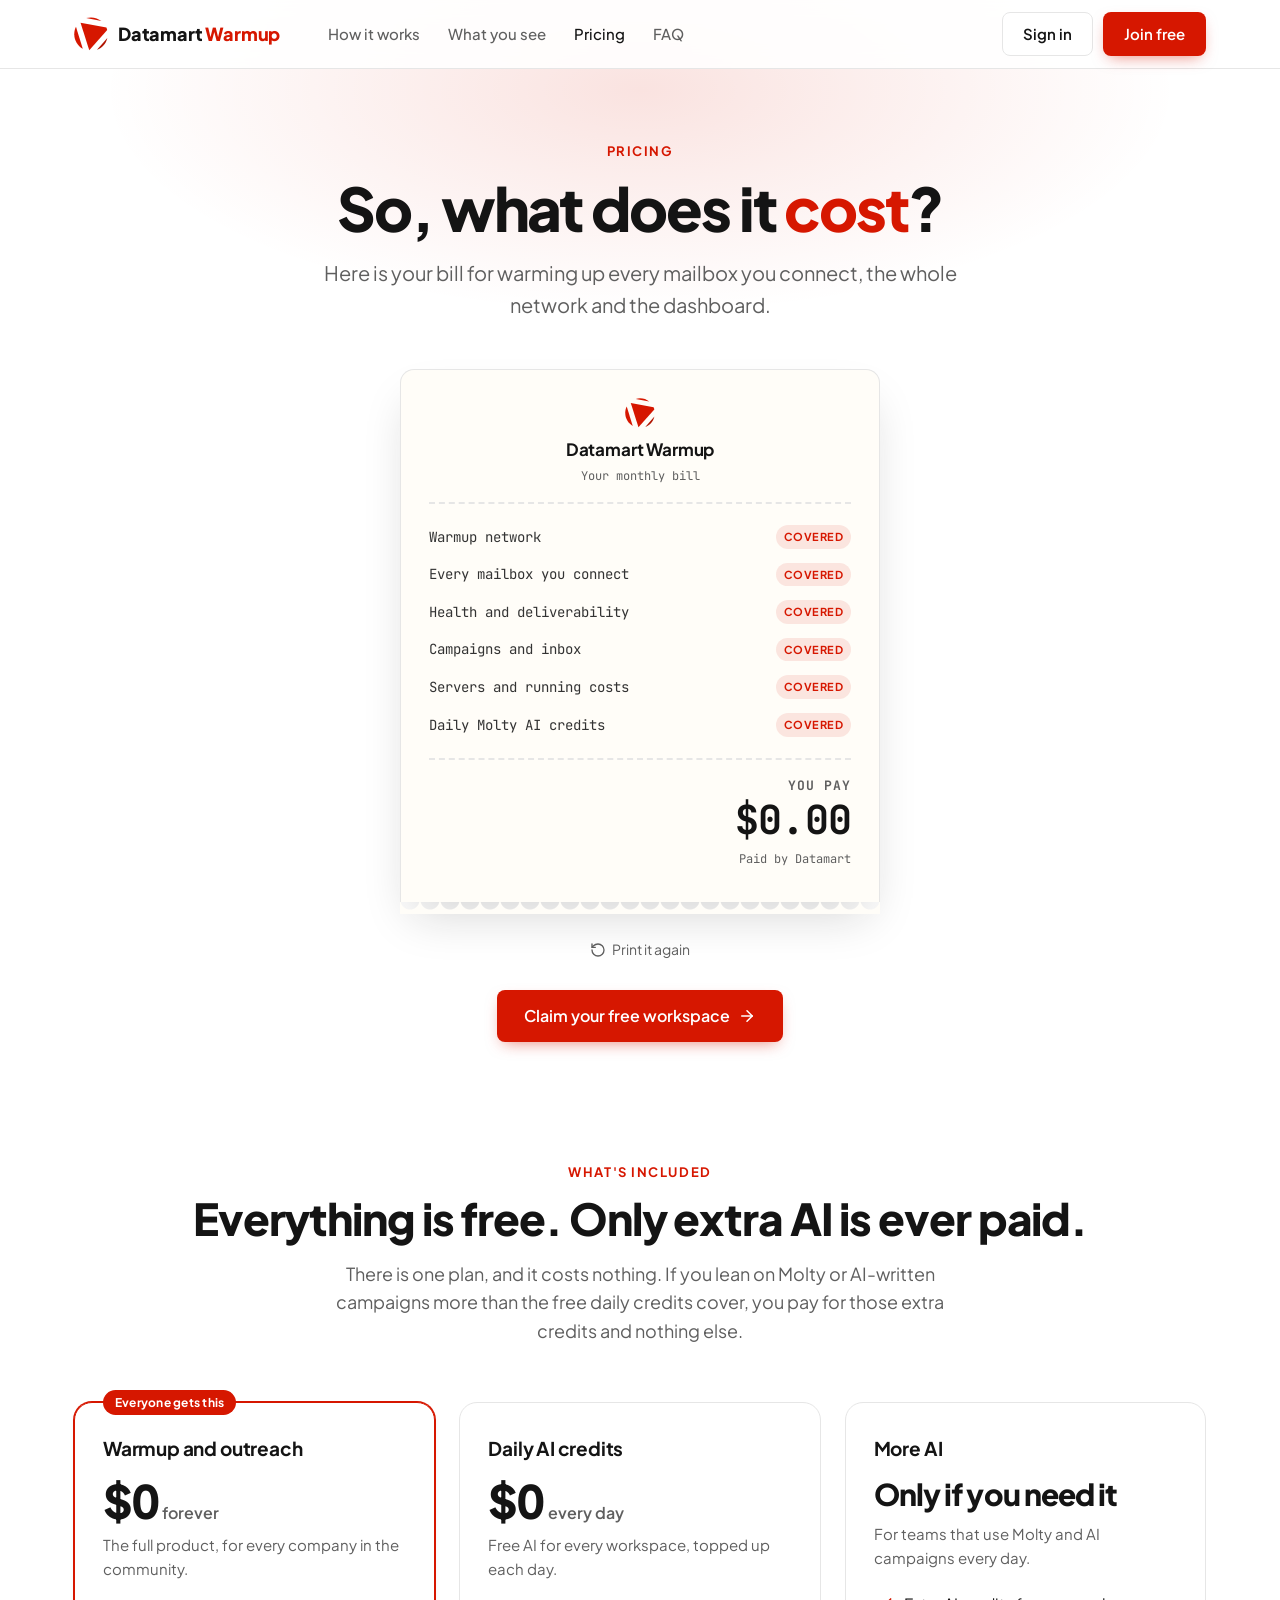
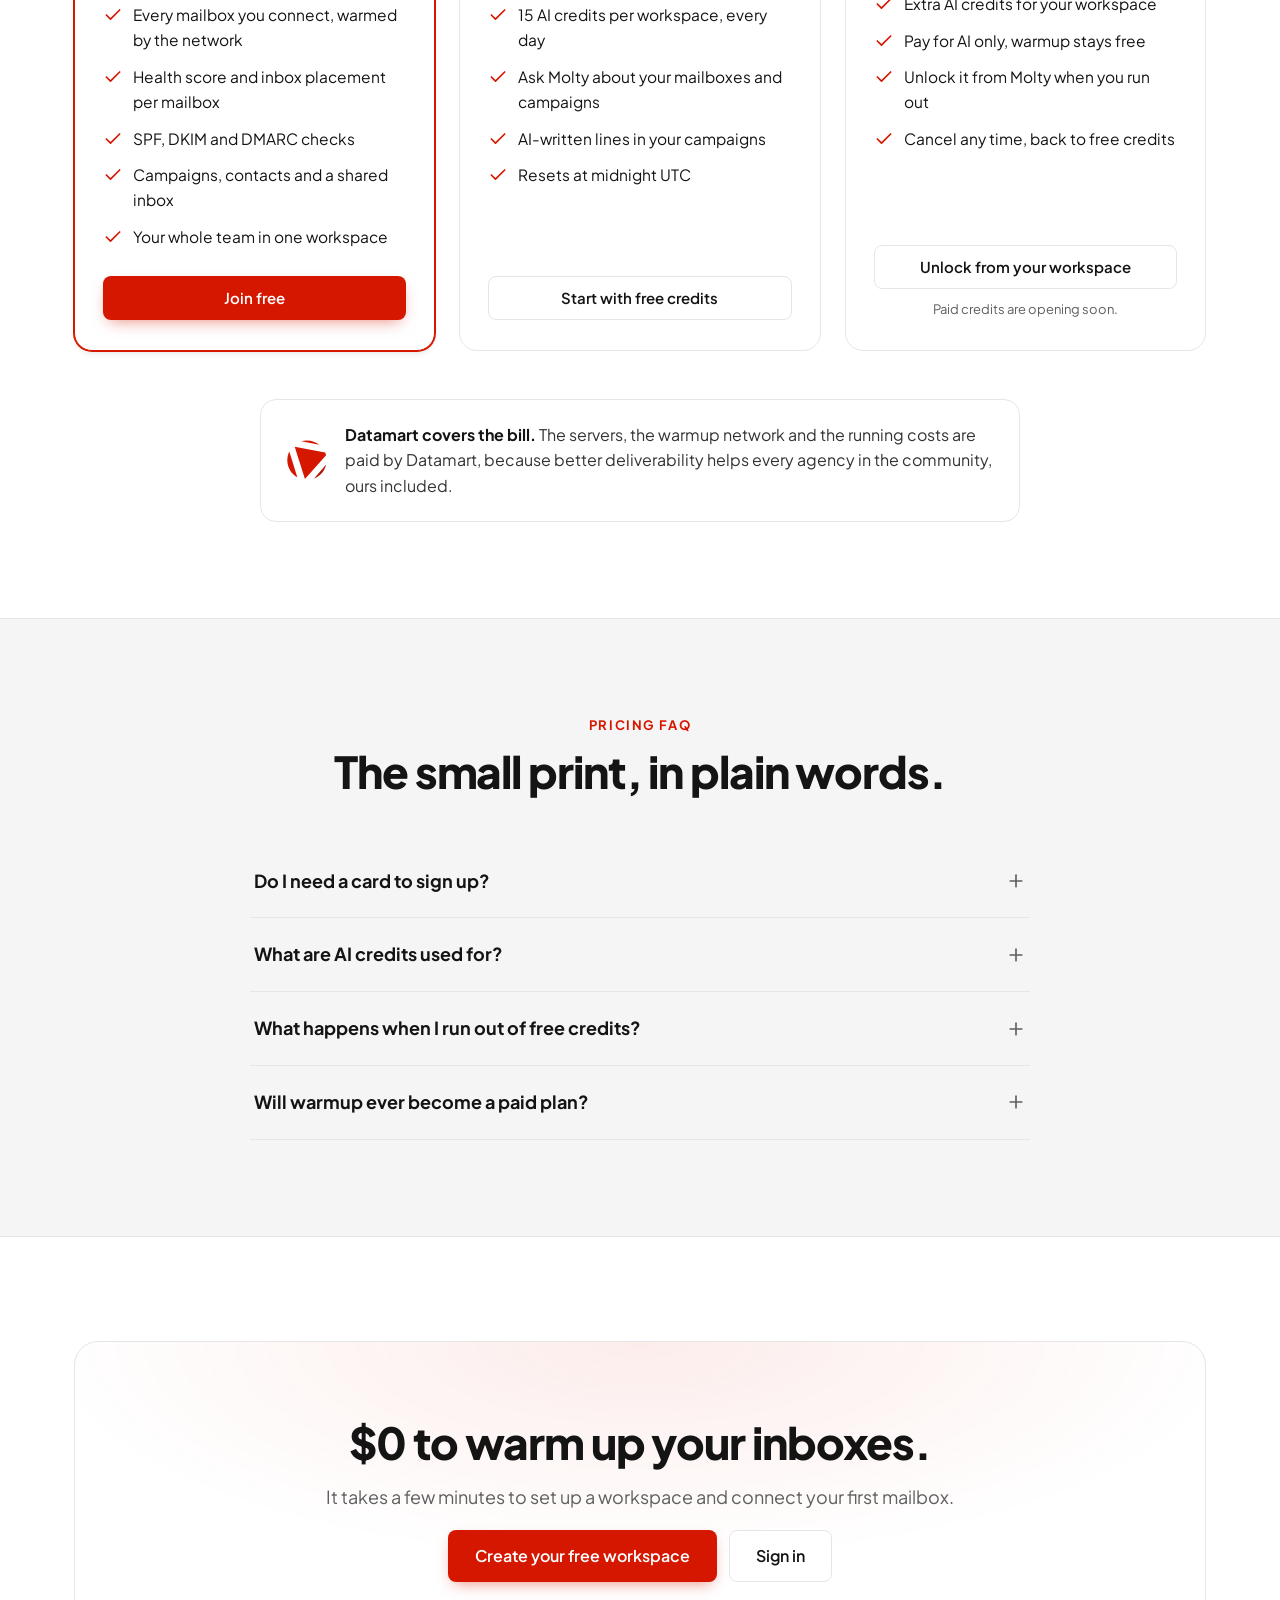
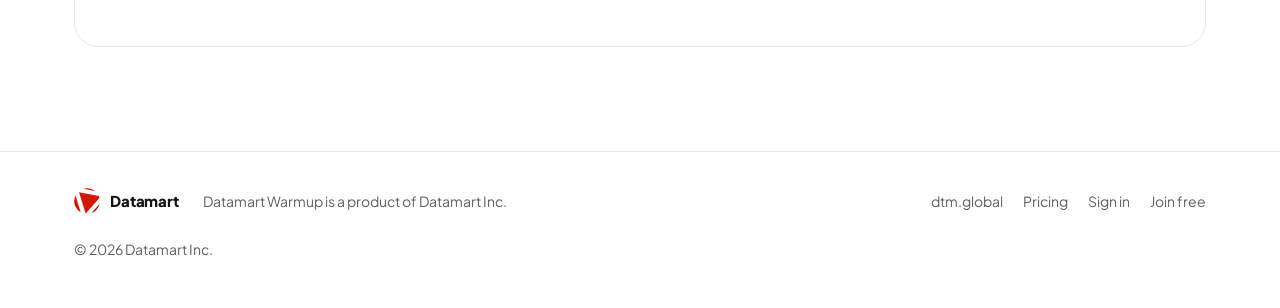
==== datamart/landing/pricing.html @ 0a960aa2 "Pricing page: a receipt that prints to $0, with free daily AI credits and paid extra AI only" ====
<!doctype html>
<html lang="en">
<head>
<meta charset="utf-8">
<meta name="viewport" content="width=device-width, initial-scale=1">
<title>Pricing: Datamart Warmup is free</title>
<meta name="description" content="Datamart Warmup is free. Datamart covers the servers, the warmup network and the running costs. Every workspace gets free daily AI credits; you only ever pay for extra AI.">
<meta property="og:title" content="Datamart Warmup pricing: $0">
<meta property="og:description" content="Free email warmup, covered by Datamart. Only extra AI credits are ever paid.">
<meta property="og:image" content="https://warmup.dtm.global/landing/img/mailboxes.webp">
<link rel="icon" href="/favicon-32x32.png" sizes="32x32">
<link rel="preconnect" href="https://fonts.googleapis.com">
<link rel="preconnect" href="https://fonts.gstatic.com" crossorigin>
<link href="https://fonts.googleapis.com/css2?family=Plus+Jakarta+Sans:wght@400;500;600;700;800&family=JetBrains+Mono:wght@500;700&display=swap" rel="stylesheet">
<style>
  :root {
    --red: #d61700;
    --red-hover: #b01400;
    --ink: #141414;
    --ink-2: #333333;
    --muted: #5f5f5f;
    --border: #e6e6e6;
    --surface: #f5f5f5;
    --bg: #ffffff;
    --card: #ffffff;
    --paper: #fffdf8;
    --ring: rgba(214, 23, 0, 0.35);
    --shadow-md: 0 4px 6px -1px rgba(0,0,0,.08), 0 2px 4px -2px rgba(0,0,0,.06);
    --shadow-xl: 0 24px 48px -12px rgba(20,20,20,.18);
  }
  @media (prefers-color-scheme: dark) {
    :root {
      --red: #e63333;
      --red-hover: #f05a4f;
      --ink: #f2f2f2;
      --ink-2: #e0e0e0;
      --muted: #a3a3a3;
      --border: #2e2e2e;
      --surface: #141414;
      --bg: #0d0d0d;
      --card: #141414;
      --paper: #1a1a1a;
      --shadow-md: 0 4px 6px -1px rgba(0,0,0,.5);
      --shadow-xl: 0 24px 48px -12px rgba(0,0,0,.7);
    }
  }
  * { box-sizing: border-box; }
  html { scroll-behavior: smooth; }
  body {
    margin: 0; background: var(--bg); color: var(--ink);
    font-family: "Plus Jakarta Sans", system-ui, -apple-system, sans-serif;
    font-size: 17px; line-height: 1.6; -webkit-font-smoothing: antialiased;
    overflow-x: hidden;
  }
  a { color: inherit; }
  .wrap { max-width: 1180px; margin: 0 auto; padding: 0 24px; }
  .skip { position: absolute; left: -9999px; }
  .skip:focus { left: 16px; top: 16px; background: var(--card); padding: 8px 12px; border-radius: 8px; z-index: 100; }
  :focus-visible { outline: 3px solid var(--ring); outline-offset: 2px; border-radius: 8px; }

  header.nav { position: sticky; top: 0; z-index: 50; background: color-mix(in srgb, var(--bg) 88%, transparent); backdrop-filter: saturate(1.4) blur(10px); border-bottom: 1px solid var(--border); }
  header.nav .wrap { display: flex; align-items: center; gap: 24px; height: 68px; }
  .brand { display: flex; align-items: center; gap: 10px; text-decoration: none; }
  .brand svg { width: 34px; height: 34px; flex: none; }
  .brand b { font-size: 18px; font-weight: 800; letter-spacing: -0.01em; }
  .brand span { color: var(--red); }
  nav.links { display: flex; gap: 28px; margin-left: 24px; }
  nav.links a { text-decoration: none; color: var(--muted); font-size: 15px; font-weight: 500; transition: color .2s; }
  nav.links a:hover, nav.links a[aria-current] { color: var(--ink); }
  .nav-cta { margin-left: auto; display: flex; gap: 10px; align-items: center; }

  .btn { display: inline-flex; align-items: center; justify-content: center; gap: 8px; min-height: 44px; padding: 0 20px; border-radius: 8px; font: inherit; font-size: 15px; font-weight: 600; text-decoration: none; cursor: pointer; transition: background-color .2s, border-color .2s, transform .15s, box-shadow .2s; border: 1px solid transparent; }
  .btn:active { transform: scale(.98); }
  .btn-red { background: var(--red); color: #fff; box-shadow: 0 6px 16px -6px rgba(214,23,0,.55); }
  .btn-red:hover { background: var(--red-hover); }
  .btn-ghost { border-color: var(--border); background: var(--card); color: var(--ink); }
  .btn-ghost:hover { border-color: var(--muted); }
  .btn-lg { min-height: 52px; padding: 0 26px; font-size: 16px; }
  .btn svg { width: 18px; height: 18px; }

  /* Hero */
  .hero { padding: 72px 0 24px; text-align: center; position: relative; }
  .hero::before { content: ""; position: absolute; inset: -30% -10% auto; height: 640px; background: radial-gradient(closest-side, rgba(214,23,0,.12), transparent 70%); pointer-events: none; }
  .eyebrow { font-size: 13px; font-weight: 700; letter-spacing: .12em; text-transform: uppercase; color: var(--red); position: relative; }
  h1 { font-size: clamp(36px, 5.6vw, 60px); line-height: 1.06; letter-spacing: -0.035em; font-weight: 800; margin: 14px auto 0; max-width: 860px; position: relative; }
  h1 em { font-style: normal; color: var(--red); }
  .lede { font-size: clamp(17px, 2vw, 20px); color: var(--muted); max-width: 640px; margin: 18px auto 0; position: relative; }

  /* The receipt */
  .stage { position: relative; max-width: 480px; margin: 48px auto 0; }
  .receipt {
    position: relative; background: var(--paper); color: var(--ink);
    border: 1px solid var(--border); border-bottom: 0;
    border-radius: 14px 14px 0 0; padding: 28px 28px 32px; text-align: left;
    box-shadow: var(--shadow-xl);
    font-family: "JetBrains Mono", ui-monospace, Menlo, monospace; font-size: 14px;
  }
  /* Torn bottom edge */
  .receipt::after {
    content: ""; position: absolute; left: -1px; right: -1px; bottom: -12px; height: 12px;
    background: radial-gradient(circle at 10px -2px, transparent 9px, var(--paper) 10px) repeat-x;
    background-size: 20px 12px;
  }
  .r-head { text-align: center; padding-bottom: 16px; border-bottom: 2px dashed var(--border); }
  .r-head svg { width: 30px; height: 30px; display: block; margin: 0 auto 8px; }
  .r-head b { display: block; font-family: "Plus Jakarta Sans", sans-serif; font-size: 17px; letter-spacing: -0.01em; }
  .r-head span { color: var(--muted); font-size: 12px; }
  .r-lines { list-style: none; margin: 0; padding: 14px 0; border-bottom: 2px dashed var(--border); }
  .r-lines li {
    display: flex; justify-content: space-between; align-items: center; gap: 12px; padding: 7px 0;
    opacity: 0; transform: translateY(-6px); transition: opacity .3s ease-out, transform .3s ease-out;
  }
  .r-lines li.in { opacity: 1; transform: none; }
  .r-lines .item { color: var(--ink-2); }
  .r-lines .tag {
    flex: none; font-size: 11px; font-weight: 700; letter-spacing: .04em; text-transform: uppercase;
    color: var(--red); background: color-mix(in srgb, var(--red) 10%, transparent);
    padding: 3px 8px; border-radius: 999px; font-family: "Plus Jakarta Sans", sans-serif;
  }
  .r-total { display: flex; flex-direction: column; align-items: flex-end; padding-top: 16px; position: relative; }
  .r-total span { font-weight: 700; font-size: 13px; color: var(--muted); text-transform: uppercase; letter-spacing: .08em; }
  .r-total output { font-size: 40px; line-height: 1.2; font-weight: 700; letter-spacing: -0.02em; font-variant-numeric: tabular-nums; }
  .r-note { color: var(--muted); font-size: 12px; margin-top: 6px; text-align: right; }

  .stamp {
    position: absolute; left: 26px; bottom: 42px; pointer-events: none;
    font-family: "Plus Jakarta Sans", sans-serif; font-weight: 800; font-size: 46px; letter-spacing: .06em;
    color: var(--red); border: 5px double var(--red); border-radius: 12px; padding: 0 16px; line-height: 1.25;
    transform: rotate(-12deg) scale(2.6); opacity: 0; mix-blend-mode: multiply;
  }
  @media (prefers-color-scheme: dark) { .stamp { mix-blend-mode: normal; } }
  .stamp.in { animation: thud .42s cubic-bezier(.2,.9,.3,1.3) forwards; }
  @keyframes thud {
    0% { transform: rotate(-12deg) scale(2.6); opacity: 0; }
    70% { transform: rotate(-12deg) scale(.94); opacity: .95; }
    100% { transform: rotate(-12deg) scale(1); opacity: .92; }
  }
  .stage.shake { animation: shake .3s ease-out; }
  @keyframes shake { 0%,100% { transform: none; } 30% { transform: translateY(3px); } 60% { transform: translateY(-2px); } }

  .replay { margin-top: 26px; background: none; border: 0; font: inherit; font-size: 14px; color: var(--muted); cursor: pointer; display: inline-flex; gap: 6px; align-items: center; min-height: 44px; padding: 0 10px; border-radius: 8px; }
  .replay:hover { color: var(--ink); }
  .replay svg { width: 16px; height: 16px; }
  .hero-cta { display: flex; gap: 12px; justify-content: center; flex-wrap: wrap; margin-top: 18px; position: relative; }

  canvas#confetti { position: fixed; inset: 0; width: 100%; height: 100%; pointer-events: none; z-index: 60; }

  /* Plans */
  section { padding: 96px 0; scroll-margin-top: 68px; }
  h2 { font-size: clamp(30px, 4vw, 44px); line-height: 1.12; letter-spacing: -0.025em; font-weight: 800; margin: 12px 0 0; }
  .sub { color: var(--muted); font-size: 18px; max-width: 640px; margin: 16px auto 0; }
  .center { text-align: center; }
  .band { background: var(--surface); border-top: 1px solid var(--border); border-bottom: 1px solid var(--border); }

  .plans { display: grid; grid-template-columns: repeat(3, 1fr); gap: 24px; margin-top: 56px; align-items: stretch; }
  .plan { border: 1px solid var(--border); border-radius: 18px; padding: 30px 28px; background: var(--card); display: flex; flex-direction: column; transition: transform .2s, box-shadow .2s; }
  .plan:hover { transform: translateY(-4px); box-shadow: var(--shadow-md); }
  .plan.hot { border-color: var(--red); box-shadow: 0 0 0 1px var(--red), var(--shadow-md); position: relative; }
  .plan.hot .flag { position: absolute; top: -13px; left: 28px; background: var(--red); color: #fff; font-size: 12px; font-weight: 700; padding: 3px 12px; border-radius: 999px; letter-spacing: .02em; }
  .plan h3 { font-size: 19px; margin: 0; letter-spacing: -0.01em; }
  .plan .price { font-size: 46px; font-weight: 800; letter-spacing: -0.03em; margin: 14px 0 0; line-height: 1; font-variant-numeric: tabular-nums; }
  .plan .price small { font-size: 16px; font-weight: 600; color: var(--muted); letter-spacing: 0; margin-left: 4px; }
  .plan .price.word { font-size: 30px; line-height: 1.15; }
  .plan .who { color: var(--muted); font-size: 15px; margin: 10px 0 0; }
  .plan ul { list-style: none; padding: 0; margin: 22px 0 0; display: grid; gap: 12px; font-size: 15.5px; }
  .plan li { display: flex; gap: 10px; align-items: flex-start; }
  .plan li svg { width: 20px; height: 20px; color: var(--red); flex: none; margin-top: 2px; }
  .plan .foot { margin-top: auto; padding-top: 26px; }
  .plan .foot .btn { width: 100%; }
  .plan .soon { display: block; text-align: center; font-size: 13px; color: var(--muted); margin-top: 10px; }

  .covered { display: flex; gap: 18px; align-items: center; margin: 48px auto 0; max-width: 760px; padding: 22px 26px; border: 1px solid var(--border); border-radius: 16px; background: var(--card); }
  .covered svg { width: 40px; height: 40px; flex: none; }
  .covered p { margin: 0; font-size: 16px; color: var(--ink-2); }
  .covered b { color: var(--ink); }

  .faq { max-width: 780px; margin: 48px auto 0; }
  details { border-bottom: 1px solid var(--border); }
  summary { list-style: none; cursor: pointer; padding: 22px 4px; font-weight: 700; font-size: 18px; display: flex; justify-content: space-between; gap: 16px; align-items: center; }
  summary::-webkit-details-marker { display: none; }
  summary svg { width: 20px; height: 20px; color: var(--muted); transition: transform .2s; flex: none; }
  details[open] summary svg { transform: rotate(45deg); }
  details p { margin: 0 4px 22px; color: var(--muted); }

  .final { text-align: center; padding: 104px 0; }
  .final .box { border: 1px solid var(--border); border-radius: 24px; padding: 64px 24px; background: radial-gradient(600px 220px at 50% 0%, rgba(214,23,0,.08), transparent), var(--card); }

  footer { border-top: 1px solid var(--border); padding: 36px 0 48px; color: var(--muted); font-size: 14px; }
  footer .wrap { display: flex; gap: 24px; align-items: center; flex-wrap: wrap; }
  footer .brand svg { width: 26px; height: 26px; }
  footer .brand b { font-size: 15px; color: var(--ink); }
  footer nav { margin-left: auto; display: flex; gap: 20px; flex-wrap: wrap; }
  footer nav a { text-decoration: none; }
  footer nav a:hover { color: var(--ink); }
  footer .legal { flex-basis: 100%; margin: 0; }

  .reveal { opacity: 0; transform: translateY(16px); transition: opacity .5s ease-out, transform .5s ease-out; }
  .reveal.in { opacity: 1; transform: none; }
  @media (prefers-reduced-motion: reduce) {
    html { scroll-behavior: auto; }
    .reveal, .r-lines li { opacity: 1; transform: none; transition: none; }
    .stamp { opacity: .92; transform: rotate(-12deg); }
    .stamp.in, .stage.shake { animation: none; }
    .plan, .btn { transition: none; }
  }

  @media (max-width: 900px) {
    nav.links { display: none; }
    .plans { grid-template-columns: 1fr; max-width: 520px; margin-left: auto; margin-right: auto; }
    section { padding: 72px 0; }
    .hero { padding-top: 56px; }
  }
  @media (max-width: 480px) {
    .wrap { padding: 0 16px; }
    .nav-cta .btn-ghost { display: none; }
    .hero-cta .btn { width: 100%; }
    .receipt { padding: 22px 18px 28px; font-size: 13px; }
    .r-total output { font-size: 34px; }
    .stamp { font-size: 32px; left: 16px; bottom: 44px; padding: 0 12px; }
    .covered { flex-direction: column; text-align: center; }
    footer nav { margin-left: 0; }
  }
</style>
</head>
<body>
<a class="skip" href="#main">Skip to content</a>

<svg width="0" height="0" style="position:absolute" aria-hidden="true">
  <defs>
    <symbol id="dm-logo" viewBox="0 0 82 82">
      <path fill="#d61700" fill-rule="evenodd" d="M41.008,0.938c9.558,0,18.338,3.321,25.255,8.87L29.338,2.652C33.032,1.539,36.949,0.938,41.008,0.938L41.008,0.938z"/>
      <path fill="#d61700" d="M78.159,25.45c0.784,1.833,1.438,3.736,1.947,5.696L36.787,80.062l-21-66.474L78.159,25.45L78.159,25.45z"/>
      <path fill="#b01400" d="M80.388,50.366C77.372,63.57,67.886,74.306,55.443,79.069L80.388,50.366L80.388,50.366z"/>
      <path fill="#d61700" d="M21.163,76.523C8.896,69.589,0.612,56.431,0.612,41.333c0-6.387,1.484-12.427,4.124-17.796L21.163,76.523L21.163,76.523z"/>
    </symbol>
    <symbol id="check" viewBox="0 0 24 24"><path d="M20 6 9 17l-5-5" fill="none" stroke="currentColor" stroke-width="2" stroke-linecap="round" stroke-linejoin="round"/></symbol>
  </defs>
</svg>

<header class="nav">
  <div class="wrap">
    <a class="brand" href="/" aria-label="Datamart Warmup home">
      <svg aria-hidden="true"><use href="#dm-logo"/></svg>
      <b>Datamart <span>Warmup</span></b>
    </a>
    <nav class="links" aria-label="Sections">
      <a href="/#how">How it works</a>
      <a href="/#see">What you see</a>
      <a href="/pricing" aria-current="page">Pricing</a>
      <a href="/#faq">FAQ</a>
    </nav>
    <div class="nav-cta">
      <a class="btn btn-ghost" href="/auth/login">Sign in</a>
      <a class="btn btn-red" href="/auth/register">Join free</a>
    </div>
  </div>
</header>

<main id="main">
  <div class="hero">
    <div class="wrap">
      <div class="eyebrow">Pricing</div>
      <h1>So, what does it <em>cost</em>?</h1>
      <p class="lede">Here is your bill for warming up every mailbox you connect, the whole network and the dashboard.</p>

      <div class="stage" id="stage">
        <div class="receipt" role="img" aria-label="A receipt. Warmup network, every mailbox, the dashboard, campaigns, servers and daily AI credits are all covered by Datamart. Total: zero dollars. Stamped FREE.">
          <div class="r-head" aria-hidden="true">
            <svg><use href="#dm-logo"/></svg>
            <b>Datamart Warmup</b>
            <span>Your monthly bill</span>
          </div>
          <ul class="r-lines" aria-hidden="true">
            <li><span class="item">Warmup network</span><span class="tag">Covered</span></li>
            <li><span class="item">Every mailbox you connect</span><span class="tag">Covered</span></li>
            <li><span class="item">Health and deliverability</span><span class="tag">Covered</span></li>
            <li><span class="item">Campaigns and inbox</span><span class="tag">Covered</span></li>
            <li><span class="item">Servers and running costs</span><span class="tag">Covered</span></li>
            <li><span class="item">Daily Molty AI credits</span><span class="tag">Covered</span></li>
          </ul>
          <div class="r-total" aria-hidden="true">
            <span>You pay</span>
            <output id="total">$0.00</output>
          </div>
          <div class="r-note" aria-hidden="true">Paid by Datamart</div>
          <div class="stamp" id="stamp" aria-hidden="true">FREE</div>
        </div>
      </div>

      <button class="replay" id="replay" type="button">
        <svg viewBox="0 0 24 24" fill="none" stroke="currentColor" stroke-width="2" stroke-linecap="round" stroke-linejoin="round" aria-hidden="true"><path d="M3 12a9 9 0 1 0 9-9 9.75 9.75 0 0 0-6.74 2.74L3 8"/><path d="M3 3v5h5"/></svg>
        Print it again
      </button>
      <div class="hero-cta">
        <a class="btn btn-red btn-lg" href="/auth/register">
          Claim your free workspace
          <svg viewBox="0 0 24 24" fill="none" stroke="currentColor" stroke-width="2" stroke-linecap="round" stroke-linejoin="round" aria-hidden="true"><path d="M5 12h14"/><path d="m12 5 7 7-7 7"/></svg>
        </a>
      </div>
    </div>
  </div>

  <section id="plans">
    <div class="wrap">
      <div class="center">
        <div class="eyebrow">What's included</div>
        <h2>Everything is free. Only extra AI is ever paid.</h2>
        <p class="sub">There is one plan, and it costs nothing. If you lean on Molty or AI-written campaigns more than the free daily credits cover, you pay for those extra credits and nothing else.</p>
      </div>

      <div class="plans">
        <article class="plan hot reveal">
          <span class="flag">Everyone gets this</span>
          <h3>Warmup and outreach</h3>
          <p class="price">$0<small>forever</small></p>
          <p class="who">The full product, for every company in the community.</p>
          <ul>
            <li><svg aria-hidden="true"><use href="#check"/></svg>Every mailbox you connect, warmed by the network</li>
            <li><svg aria-hidden="true"><use href="#check"/></svg>Health score and inbox placement per mailbox</li>
            <li><svg aria-hidden="true"><use href="#check"/></svg>SPF, DKIM and DMARC checks</li>
            <li><svg aria-hidden="true"><use href="#check"/></svg>Campaigns, contacts and a shared inbox</li>
            <li><svg aria-hidden="true"><use href="#check"/></svg>Your whole team in one workspace</li>
          </ul>
          <div class="foot"><a class="btn btn-red" href="/auth/register">Join free</a></div>
        </article>

        <article class="plan reveal">
          <h3>Daily AI credits</h3>
          <p class="price">$0<small>every day</small></p>
          <p class="who">Free AI for every workspace, topped up each day.</p>
          <ul>
            <li><svg aria-hidden="true"><use href="#check"/></svg>15 AI credits per workspace, every day</li>
            <li><svg aria-hidden="true"><use href="#check"/></svg>Ask Molty about your mailboxes and campaigns</li>
            <li><svg aria-hidden="true"><use href="#check"/></svg>AI-written lines in your campaigns</li>
            <li><svg aria-hidden="true"><use href="#check"/></svg>Resets at midnight UTC</li>
          </ul>
          <div class="foot"><a class="btn btn-ghost" href="/auth/register">Start with free credits</a></div>
        </article>

        <article class="plan reveal">
          <h3>More AI</h3>
          <p class="price word">Only if you need it</p>
          <p class="who">For teams that use Molty and AI campaigns every day.</p>
          <ul>
            <li><svg aria-hidden="true"><use href="#check"/></svg>Extra AI credits for your workspace</li>
            <li><svg aria-hidden="true"><use href="#check"/></svg>Pay for AI only, warmup stays free</li>
            <li><svg aria-hidden="true"><use href="#check"/></svg>Unlock it from Molty when you run out</li>
            <li><svg aria-hidden="true"><use href="#check"/></svg>Cancel any time, back to free credits</li>
          </ul>
          <div class="foot">
            <a class="btn btn-ghost" href="/auth/login">Unlock from your workspace</a>
            <span class="soon">Paid credits are opening soon.</span>
          </div>
        </article>
      </div>

      <div class="covered reveal">
        <svg aria-hidden="true"><use href="#dm-logo"/></svg>
        <p><b>Datamart covers the bill.</b> The servers, the warmup network and the running costs are paid by Datamart, because better deliverability helps every agency in the community, ours included.</p>
      </div>
    </div>
  </section>

  <section id="faq" class="band">
    <div class="wrap">
      <div class="center">
        <div class="eyebrow">Pricing FAQ</div>
        <h2>The small print, in plain words.</h2>
      </div>
      <div class="faq">
        <details>
          <summary>Do I need a card to sign up?<svg viewBox="0 0 24 24" fill="none" stroke="currentColor" stroke-width="2" stroke-linecap="round" aria-hidden="true"><path d="M12 5v14"/><path d="M5 12h14"/></svg></summary>
          <p>No. You sign up, create your workspace and connect your mailboxes. There is nothing to pay and no card on file.</p>
        </details>
        <details>
          <summary>What are AI credits used for?<svg viewBox="0 0 24 24" fill="none" stroke="currentColor" stroke-width="2" stroke-linecap="round" aria-hidden="true"><path d="M12 5v14"/><path d="M5 12h14"/></svg></summary>
          <p>Anything the AI does for you: answering and acting in Molty, and writing AI lines in your campaigns. Warmup, sending, the inbox and the dashboards use no credits at all.</p>
        </details>
        <details>
          <summary>What happens when I run out of free credits?<svg viewBox="0 0 24 24" fill="none" stroke="currentColor" stroke-width="2" stroke-linecap="round" aria-hidden="true"><path d="M12 5v14"/><path d="M5 12h14"/></svg></summary>
          <p>Only the AI pauses until the credits reset at midnight UTC. Warmup and everything else keeps running. If you need more on the same day, you can unlock extra credits for your workspace.</p>
        </details>
        <details>
          <summary>Will warmup ever become a paid plan?<svg viewBox="0 0 24 24" fill="none" stroke="currentColor" stroke-width="2" stroke-linecap="round" aria-hidden="true"><path d="M12 5v14"/><path d="M5 12h14"/></svg></summary>
          <p>Warmup gets better with every member who joins, so it is free for the community. Datamart pays for it. The only thing that costs money is extra AI, because every AI answer has a real cost.</p>
        </details>
      </div>
    </div>
  </section>

  <div class="final">
    <div class="wrap">
      <div class="box reveal">
        <h2>$0 to warm up your inboxes.</h2>
        <p class="sub">It takes a few minutes to set up a workspace and connect your first mailbox.</p>
        <div class="hero-cta">
          <a class="btn btn-red btn-lg" href="/auth/register">Create your free workspace</a>
          <a class="btn btn-ghost btn-lg" href="/auth/login">Sign in</a>
        </div>
      </div>
    </div>
  </div>
</main>

<footer>
  <div class="wrap">
    <a class="brand" href="https://dtm.global" aria-label="Datamart">
      <svg aria-hidden="true"><use href="#dm-logo"/></svg>
      <b>Datamart</b>
    </a>
    <span>Datamart Warmup is a product of Datamart Inc.</span>
    <nav aria-label="Footer">
      <a href="https://dtm.global">dtm.global</a>
      <a href="/pricing">Pricing</a>
      <a href="/auth/login">Sign in</a>
      <a href="/auth/register">Join free</a>
    </nav>
    <p class="legal">&copy; 2026 Datamart Inc.</p>
  </div>
</footer>

<canvas id="confetti" aria-hidden="true"></canvas>

<script>
  (function () {
    var still = window.matchMedia("(prefers-reduced-motion: reduce)").matches;
    var lines = document.querySelectorAll(".r-lines li");
    var stamp = document.getElementById("stamp");
    var stage = document.getElementById("stage");
    var timers = [];

    // Confetti in Datamart red and charcoal, a short burst from the stamp.
    var canvas = document.getElementById("confetti");
    var ctx = canvas.getContext("2d");
    var bits = [], raf = 0;
    var colors = ["#d61700", "#b01400", "#ff5a45", "#262626", "#8c8c8c", "#f5f5f5"];
    function size() {
      var r = window.devicePixelRatio || 1;
      canvas.width = innerWidth * r; canvas.height = innerHeight * r;
      ctx.setTransform(r, 0, 0, r, 0, 0);
    }
    function burst() {
      size();
      var box = stamp.getBoundingClientRect();
      var x = box.left + box.width / 2, y = box.top + box.height / 2;
      for (var i = 0; i < 140; i++) {
        var a = Math.random() * Math.PI * 2, s = 4 + Math.random() * 9;
        bits.push({ x: x, y: y, vx: Math.cos(a) * s, vy: Math.sin(a) * s - 6, w: 6 + Math.random() * 6, h: 3 + Math.random() * 5,
          r: Math.random() * 6, vr: (Math.random() - .5) * .4, c: colors[i % colors.length], life: 0 });
      }
      if (!raf) raf = requestAnimationFrame(tick);
    }
    function tick() {
      ctx.clearRect(0, 0, innerWidth, innerHeight);
      bits = bits.filter(function (b) { return b.life < 150 && b.y < innerHeight + 40; });
      bits.forEach(function (b) {
        b.life++; b.vy += .28; b.vx *= .985; b.x += b.vx; b.y += b.vy; b.r += b.vr;
        ctx.save(); ctx.globalAlpha = Math.max(0, 1 - b.life / 150);
        ctx.translate(b.x, b.y); ctx.rotate(b.r); ctx.fillStyle = b.c;
        ctx.fillRect(-b.w / 2, -b.h / 2, b.w, b.h); ctx.restore();
      });
      raf = bits.length ? requestAnimationFrame(tick) : 0;
      if (!raf) ctx.clearRect(0, 0, innerWidth, innerHeight);
    }

    function play() {
      timers.forEach(clearTimeout); timers = [];
      if (still) { lines.forEach(function (l) { l.classList.add("in"); }); stamp.classList.add("in"); return; }
      lines.forEach(function (l) { l.classList.remove("in"); });
      stamp.classList.remove("in"); stage.classList.remove("shake");
      void stamp.offsetWidth;
      lines.forEach(function (l, i) { timers.push(setTimeout(function () { l.classList.add("in"); }, 350 + i * 260)); });
      timers.push(setTimeout(function () {
        stamp.classList.add("in");
        timers.push(setTimeout(function () { stage.classList.add("shake"); burst(); }, 300));
      }, 350 + lines.length * 260 + 350));
    }
    document.getElementById("replay").addEventListener("click", play);
    play();

    var els = document.querySelectorAll(".reveal");
    if (!("IntersectionObserver" in window)) { els.forEach(function (e) { e.classList.add("in"); }); return; }
    var io = new IntersectionObserver(function (entries) {
      entries.forEach(function (e) { if (e.isIntersecting) { e.target.classList.add("in"); io.unobserve(e.target); } });
    }, { rootMargin: "0px 0px -10% 0px" });
    els.forEach(function (e) { io.observe(e); });
  })();
</script>
</body>
</html>
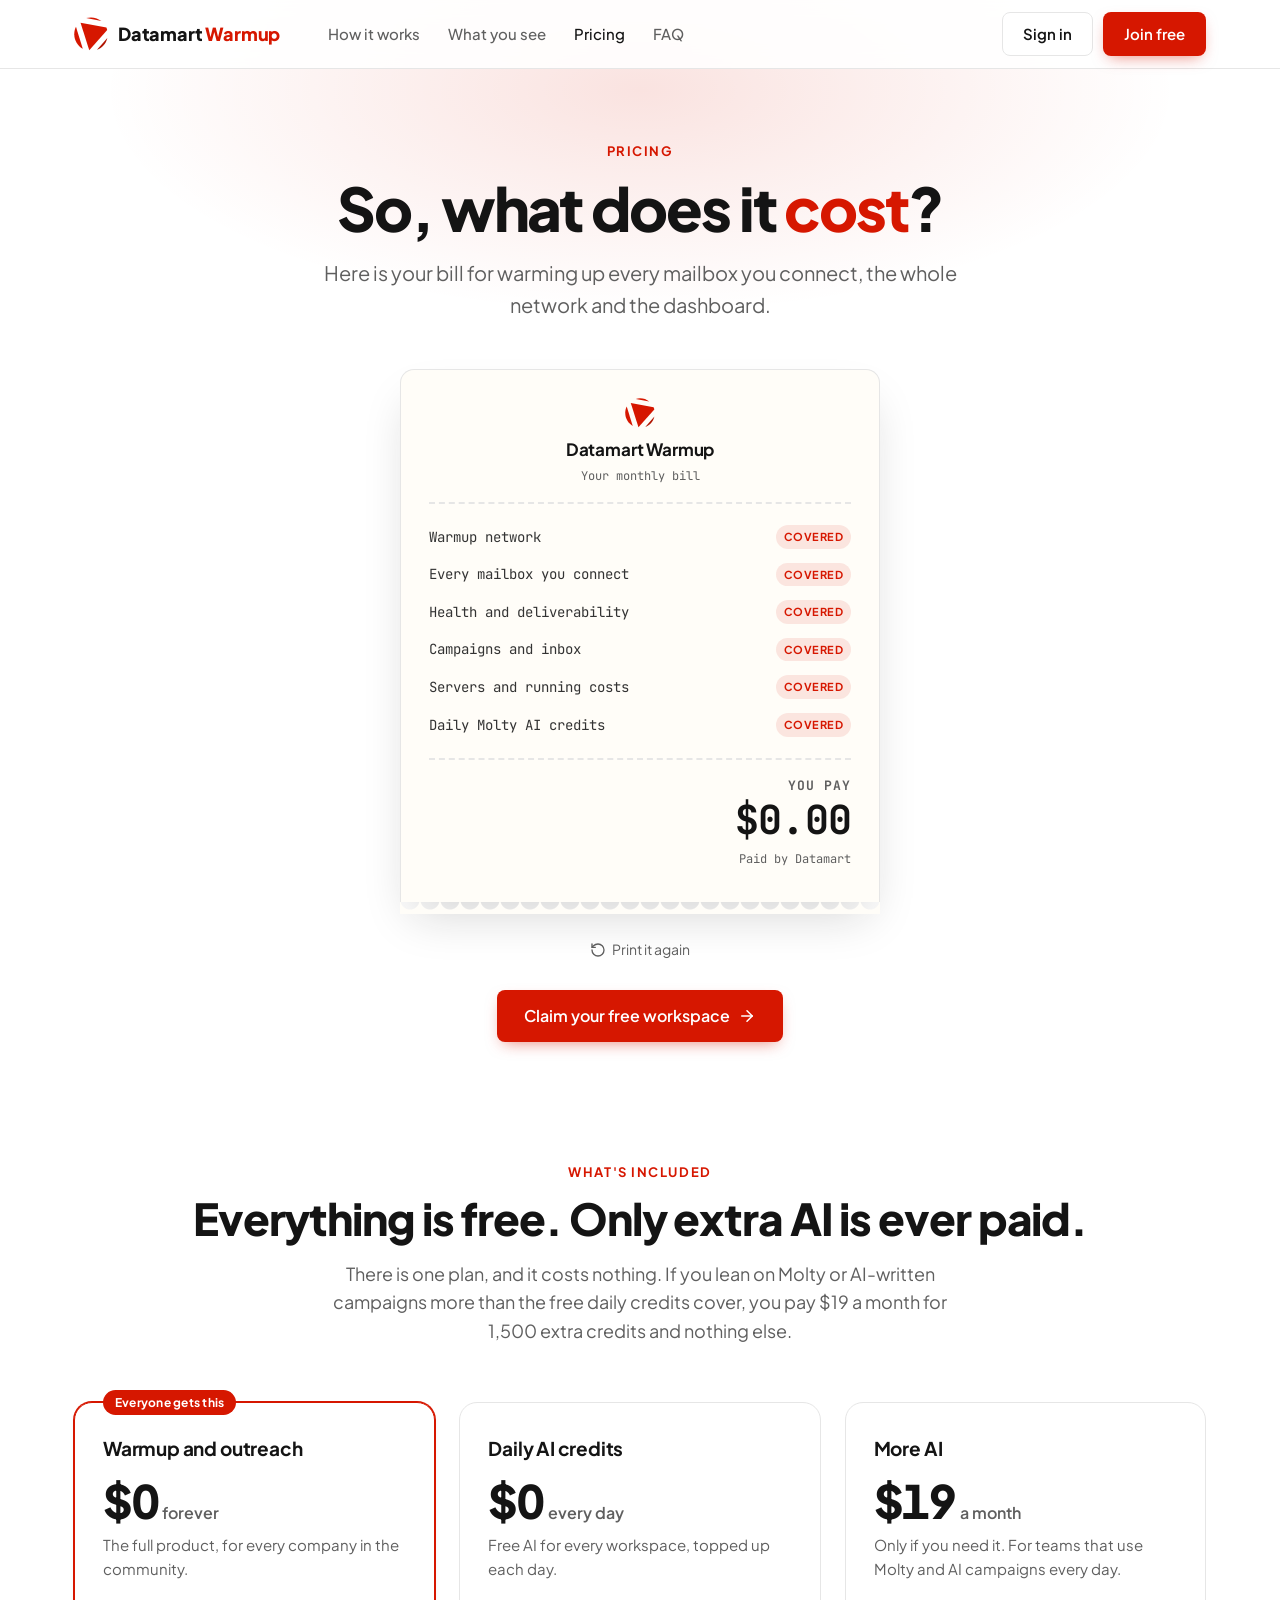
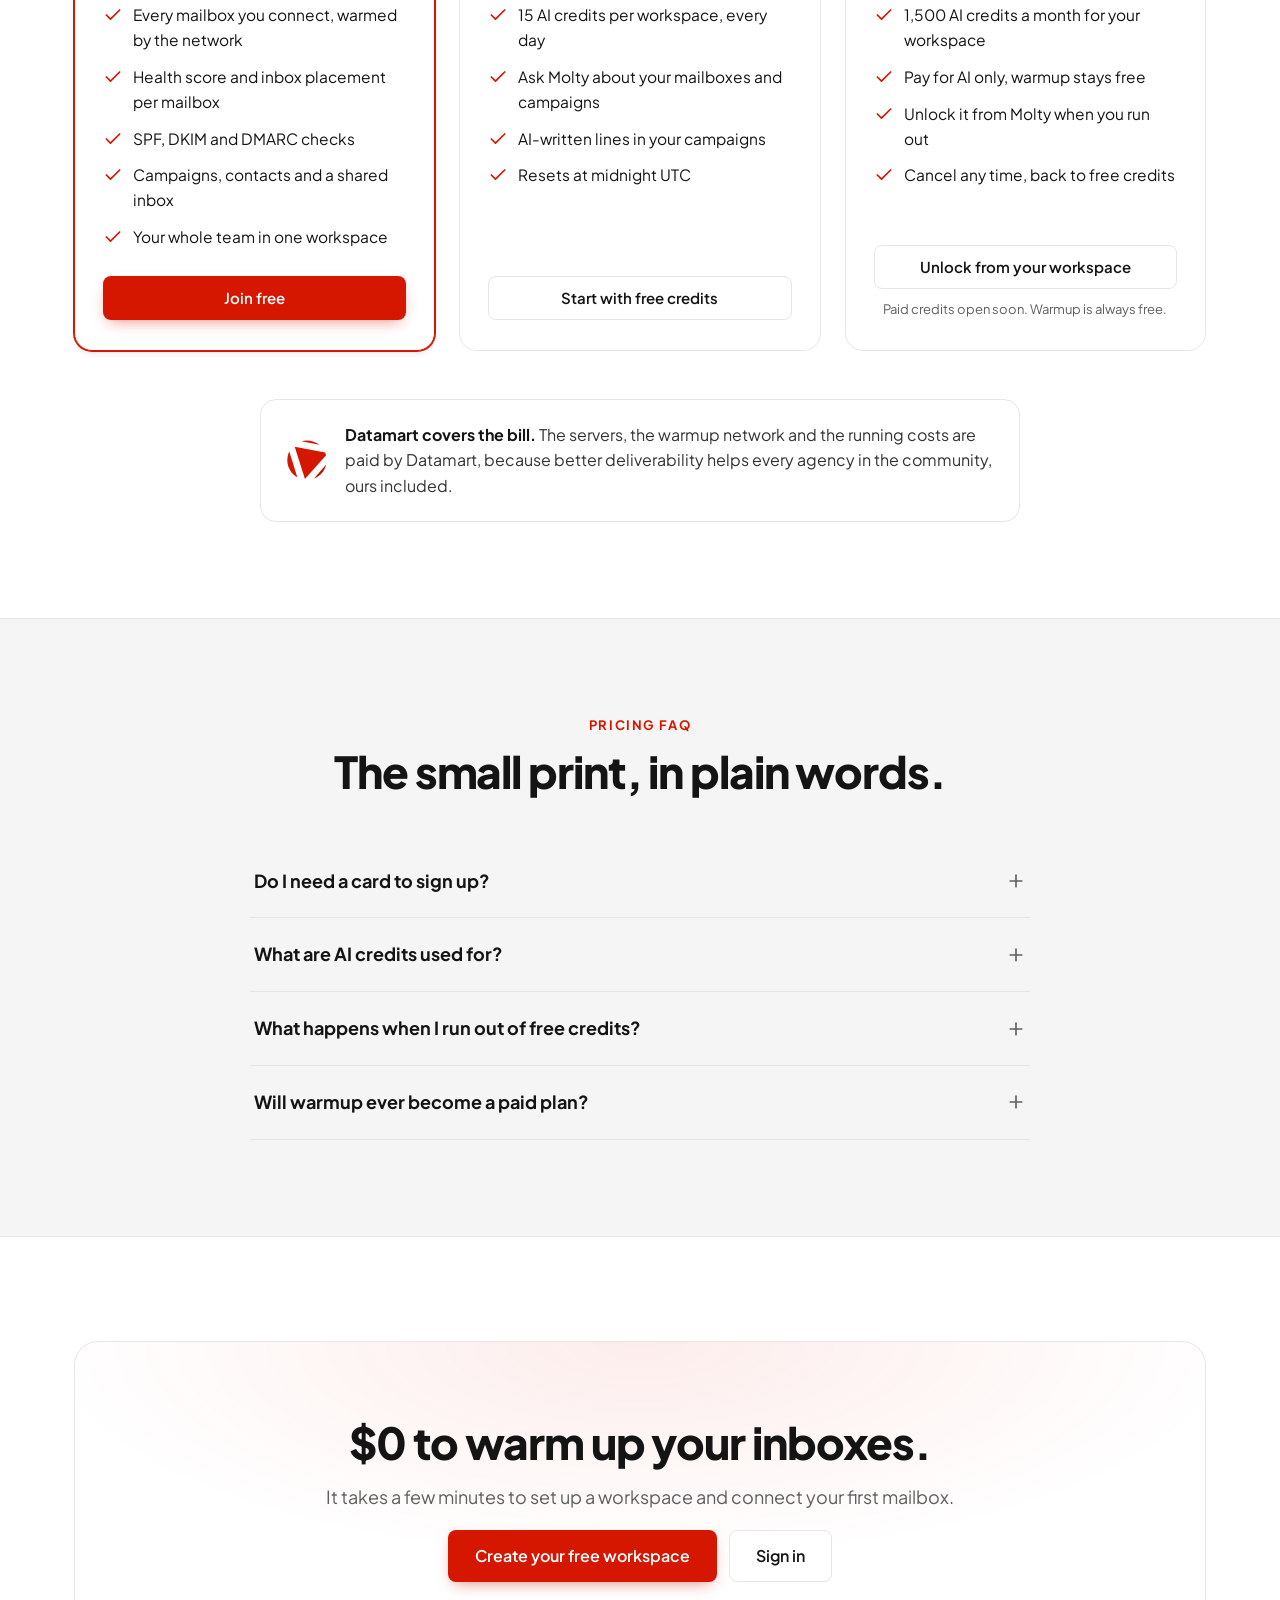
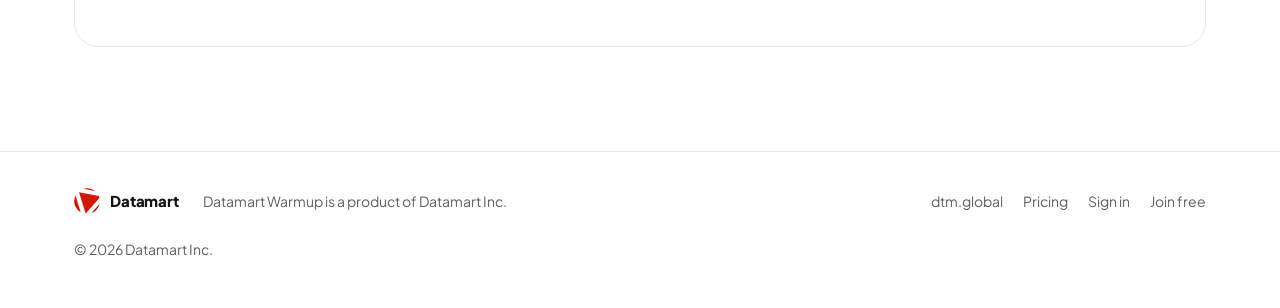
==== commit 2ad4ddda: "Pricing: show $19 a month for 1,500 extra AI credits" ====
--- a/datamart/landing/pricing.html
+++ b/datamart/landing/pricing.html
@@ -305,7 +305,7 @@
       <div class="center">
         <div class="eyebrow">What's included</div>
         <h2>Everything is free. Only extra AI is ever paid.</h2>
-        <p class="sub">There is one plan, and it costs nothing. If you lean on Molty or AI-written campaigns more than the free daily credits cover, you pay for those extra credits and nothing else.</p>
+        <p class="sub">There is one plan, and it costs nothing. If you lean on Molty or AI-written campaigns more than the free daily credits cover, you pay $19 a month for 1,500 extra credits and nothing else.</p>
       </div>
 
       <div class="plans">
@@ -339,17 +339,17 @@
 
         <article class="plan reveal">
           <h3>More AI</h3>
-          <p class="price word">Only if you need it</p>
-          <p class="who">For teams that use Molty and AI campaigns every day.</p>
+          <p class="price">$19<small>a month</small></p>
+          <p class="who">Only if you need it. For teams that use Molty and AI campaigns every day.</p>
           <ul>
-            <li><svg aria-hidden="true"><use href="#check"/></svg>Extra AI credits for your workspace</li>
+            <li><svg aria-hidden="true"><use href="#check"/></svg>1,500 AI credits a month for your workspace</li>
             <li><svg aria-hidden="true"><use href="#check"/></svg>Pay for AI only, warmup stays free</li>
             <li><svg aria-hidden="true"><use href="#check"/></svg>Unlock it from Molty when you run out</li>
             <li><svg aria-hidden="true"><use href="#check"/></svg>Cancel any time, back to free credits</li>
           </ul>
           <div class="foot">
             <a class="btn btn-ghost" href="/auth/login">Unlock from your workspace</a>
-            <span class="soon">Paid credits are opening soon.</span>
+            <span class="soon">Paid credits open soon. Warmup is always free.</span>
           </div>
         </article>
       </div>
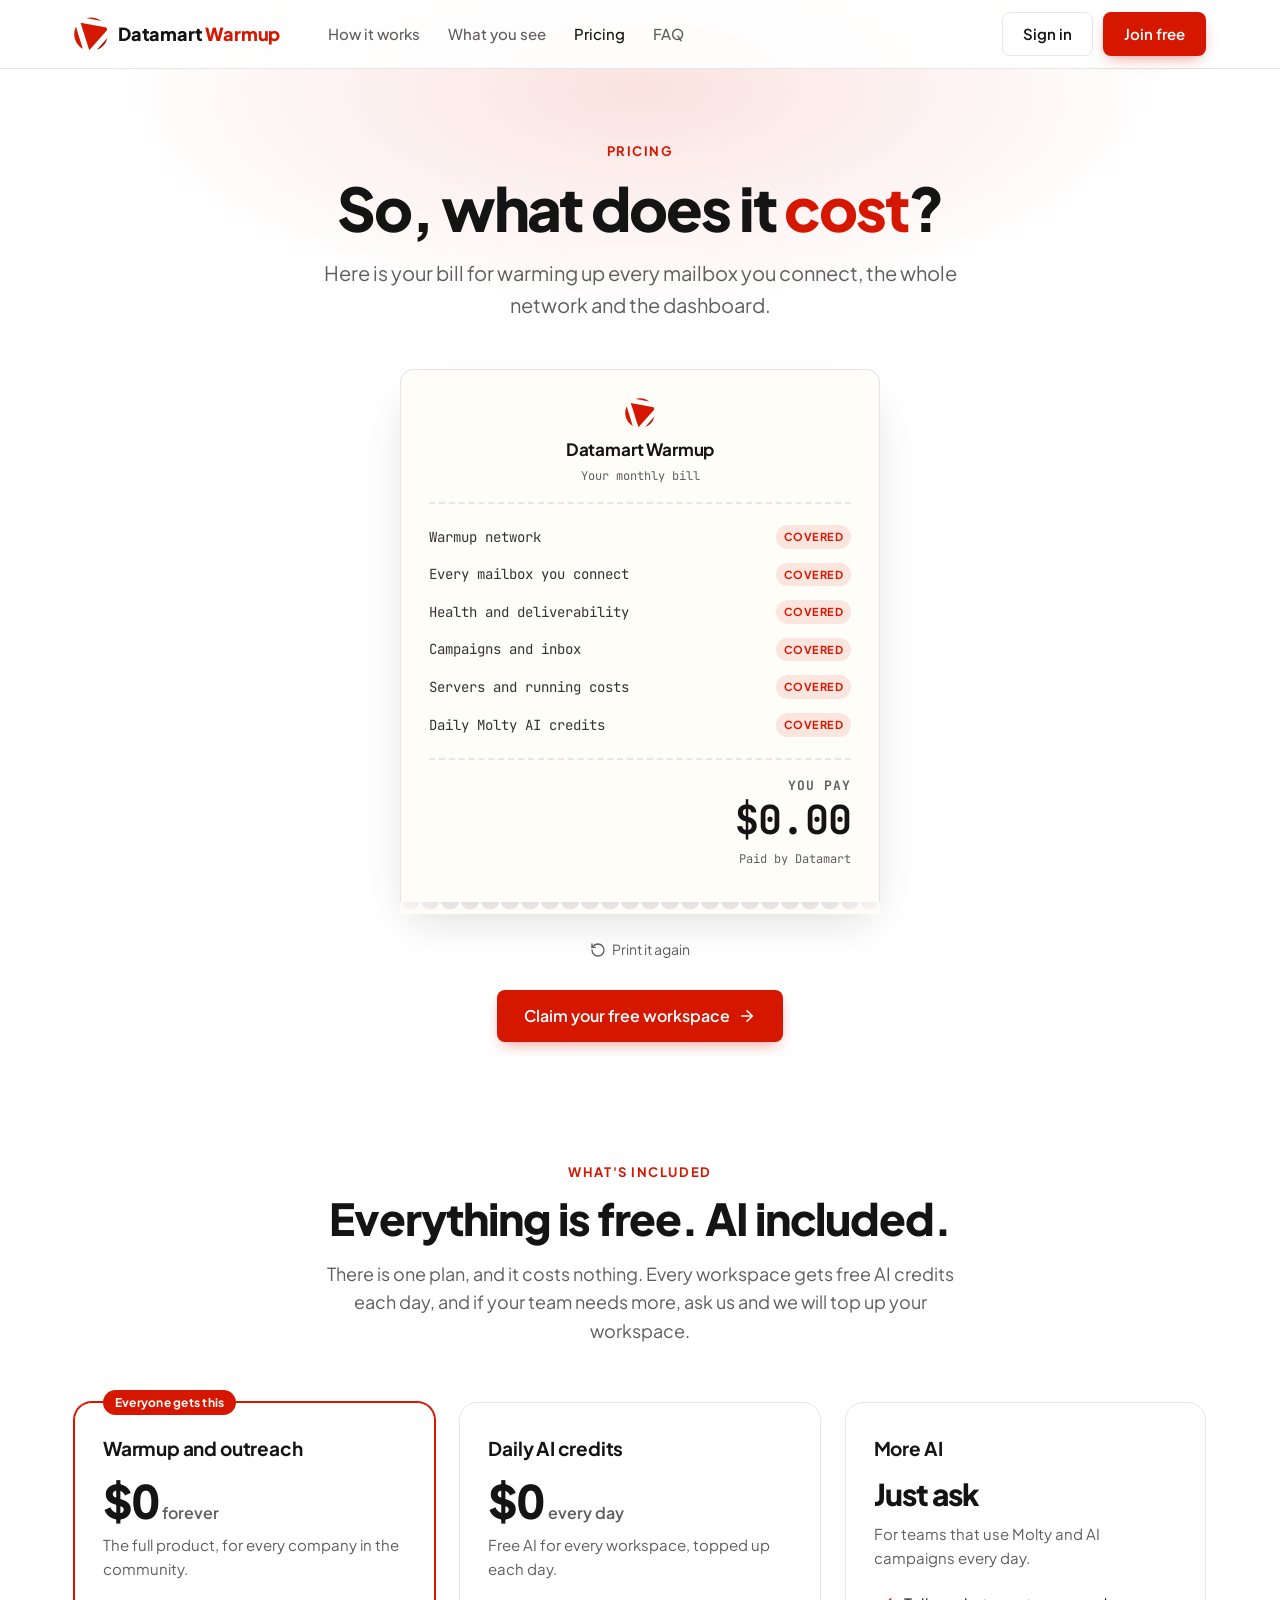
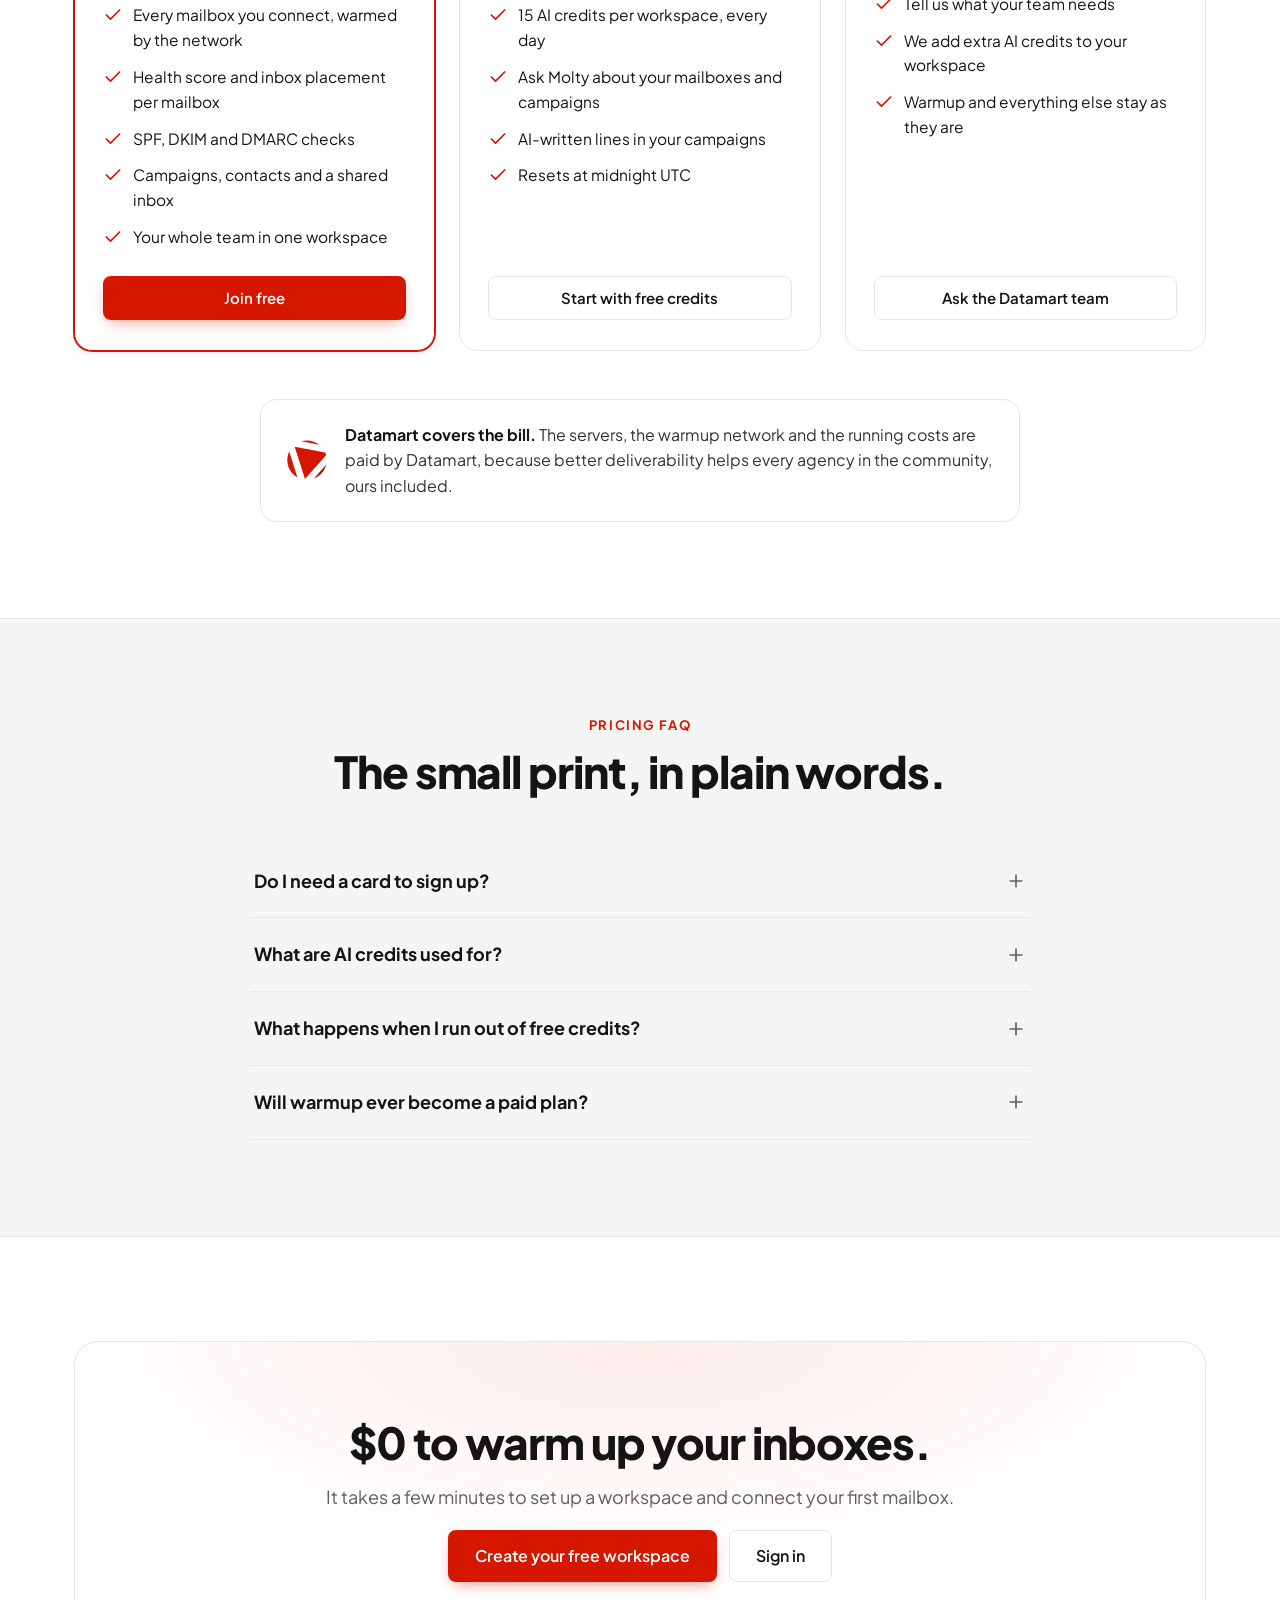
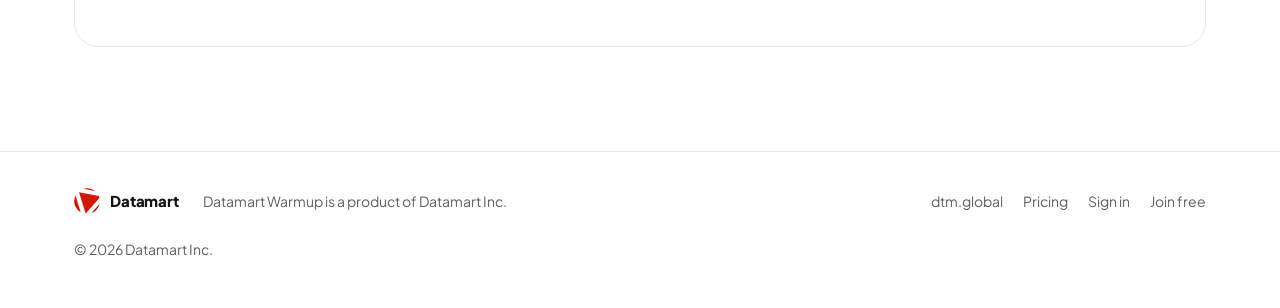
==== commit 1b3aa172: "Pricing: drop the paid AI price, extra AI credits on request" ====
--- a/datamart/landing/pricing.html
+++ b/datamart/landing/pricing.html
@@ -4,9 +4,9 @@
 <meta charset="utf-8">
 <meta name="viewport" content="width=device-width, initial-scale=1">
 <title>Pricing: Datamart Warmup is free</title>
-<meta name="description" content="Datamart Warmup is free. Datamart covers the servers, the warmup network and the running costs. Every workspace gets free daily AI credits; you only ever pay for extra AI.">
+<meta name="description" content="Datamart Warmup is free. Datamart covers the servers, the warmup network and the running costs. Every workspace gets free daily AI credits, and more on request.">
 <meta property="og:title" content="Datamart Warmup pricing: $0">
-<meta property="og:description" content="Free email warmup, covered by Datamart. Only extra AI credits are ever paid.">
+<meta property="og:description" content="Free email warmup, covered by Datamart. Free AI credits included.">
 <meta property="og:image" content="https://warmup.dtm.global/landing/img/mailboxes.webp">
 <link rel="icon" href="/favicon-32x32.png" sizes="32x32">
 <link rel="preconnect" href="https://fonts.googleapis.com">
@@ -304,8 +304,8 @@
     <div class="wrap">
       <div class="center">
         <div class="eyebrow">What's included</div>
-        <h2>Everything is free. Only extra AI is ever paid.</h2>
-        <p class="sub">There is one plan, and it costs nothing. If you lean on Molty or AI-written campaigns more than the free daily credits cover, you pay $19 a month for 1,500 extra credits and nothing else.</p>
+        <h2>Everything is free. AI included.</h2>
+        <p class="sub">There is one plan, and it costs nothing. Every workspace gets free AI credits each day, and if your team needs more, ask us and we will top up your workspace.</p>
       </div>
 
       <div class="plans">
@@ -339,17 +339,15 @@
 
         <article class="plan reveal">
           <h3>More AI</h3>
-          <p class="price">$19<small>a month</small></p>
-          <p class="who">Only if you need it. For teams that use Molty and AI campaigns every day.</p>
+          <p class="price word">Just ask</p>
+          <p class="who">For teams that use Molty and AI campaigns every day.</p>
           <ul>
-            <li><svg aria-hidden="true"><use href="#check"/></svg>1,500 AI credits a month for your workspace</li>
-            <li><svg aria-hidden="true"><use href="#check"/></svg>Pay for AI only, warmup stays free</li>
-            <li><svg aria-hidden="true"><use href="#check"/></svg>Unlock it from Molty when you run out</li>
-            <li><svg aria-hidden="true"><use href="#check"/></svg>Cancel any time, back to free credits</li>
+            <li><svg aria-hidden="true"><use href="#check"/></svg>Tell us what your team needs</li>
+            <li><svg aria-hidden="true"><use href="#check"/></svg>We add extra AI credits to your workspace</li>
+            <li><svg aria-hidden="true"><use href="#check"/></svg>Warmup and everything else stay as they are</li>
           </ul>
           <div class="foot">
-            <a class="btn btn-ghost" href="/auth/login">Unlock from your workspace</a>
-            <span class="soon">Paid credits open soon. Warmup is always free.</span>
+            <a class="btn btn-ghost" href="https://dtm.global" target="_blank" rel="noopener">Ask the Datamart team</a>
           </div>
         </article>
       </div>
@@ -378,11 +376,11 @@
         </details>
         <details>
           <summary>What happens when I run out of free credits?<svg viewBox="0 0 24 24" fill="none" stroke="currentColor" stroke-width="2" stroke-linecap="round" aria-hidden="true"><path d="M12 5v14"/><path d="M5 12h14"/></svg></summary>
-          <p>Only the AI pauses until the credits reset at midnight UTC. Warmup and everything else keeps running. If you need more on the same day, you can unlock extra credits for your workspace.</p>
+          <p>Only the AI pauses until the credits reset at midnight UTC. Warmup and everything else keeps running. If your team regularly needs more, ask the Datamart team and we will add credits to your workspace.</p>
         </details>
         <details>
           <summary>Will warmup ever become a paid plan?<svg viewBox="0 0 24 24" fill="none" stroke="currentColor" stroke-width="2" stroke-linecap="round" aria-hidden="true"><path d="M12 5v14"/><path d="M5 12h14"/></svg></summary>
-          <p>Warmup gets better with every member who joins, so it is free for the community. Datamart pays for it. The only thing that costs money is extra AI, because every AI answer has a real cost.</p>
+          <p>Warmup gets better with every member who joins, so it is free for the community. Datamart pays for it, AI credits included.</p>
         </details>
       </div>
     </div>
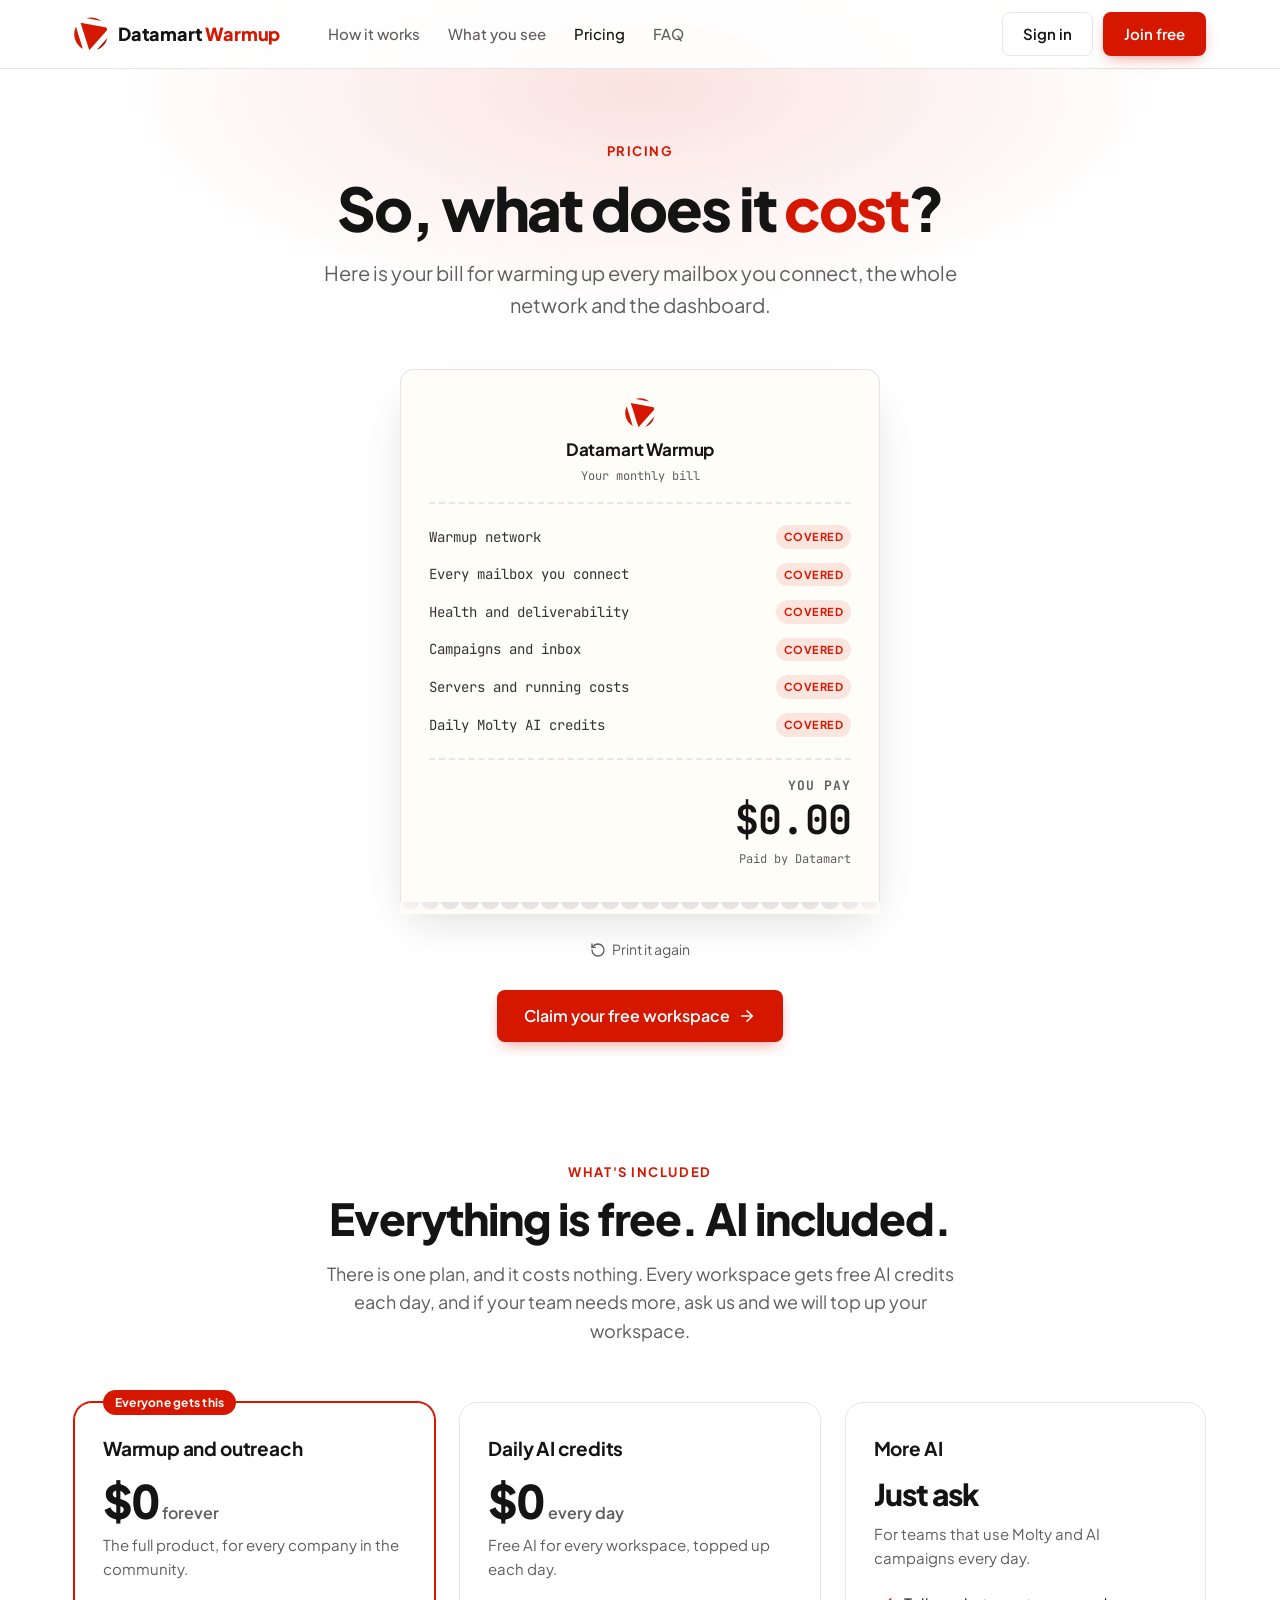
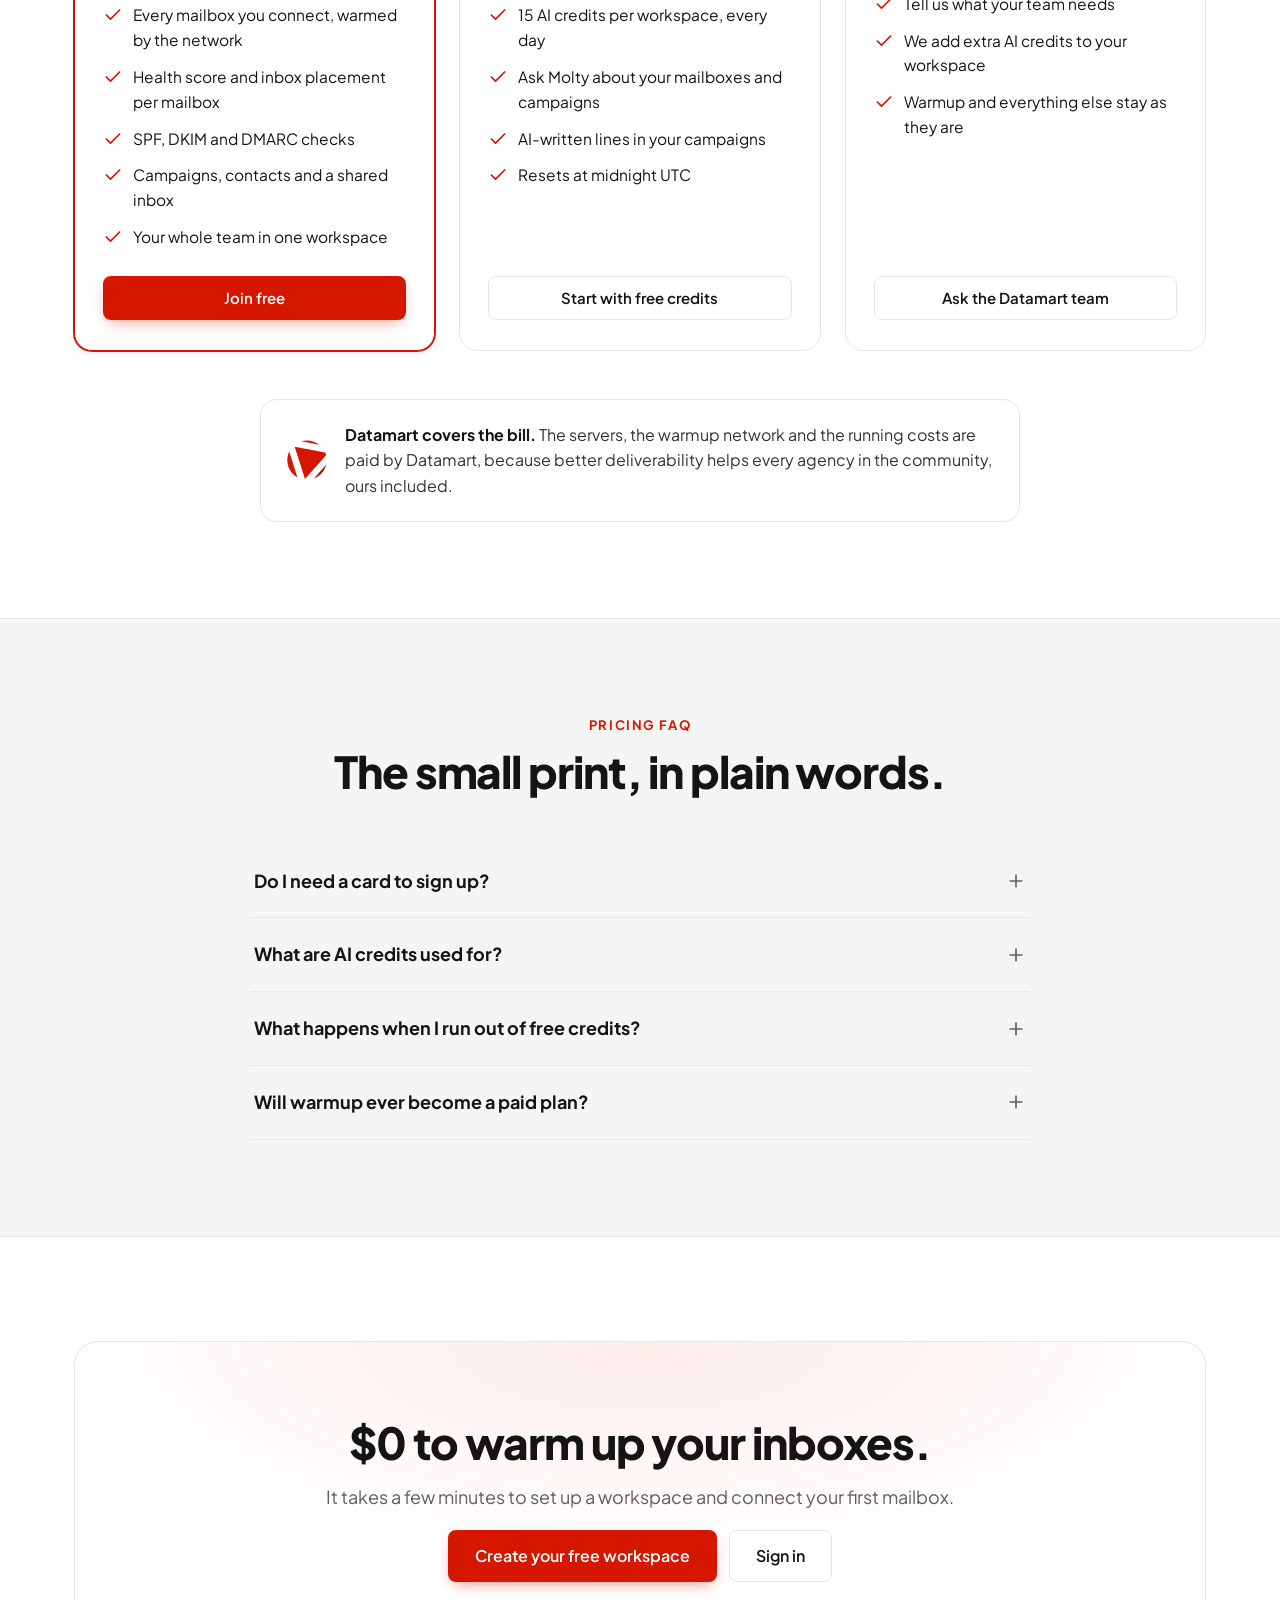
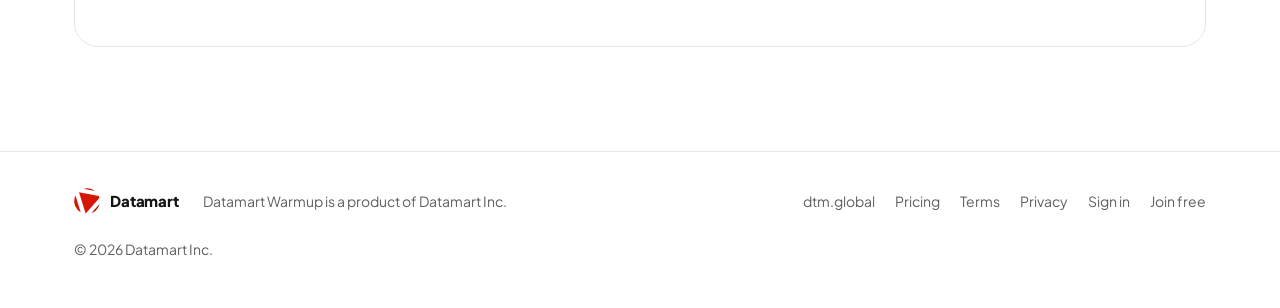
==== commit 0430186a: "Terms of Service and Privacy Policy pages, linked from the site and the sign-in screen" ====
--- a/datamart/landing/pricing.html
+++ b/datamart/landing/pricing.html
@@ -410,6 +410,8 @@
     <nav aria-label="Footer">
       <a href="https://dtm.global">dtm.global</a>
       <a href="/pricing">Pricing</a>
+      <a href="/terms">Terms</a>
+      <a href="/privacy">Privacy</a>
       <a href="/auth/login">Sign in</a>
       <a href="/auth/register">Join free</a>
     </nav>
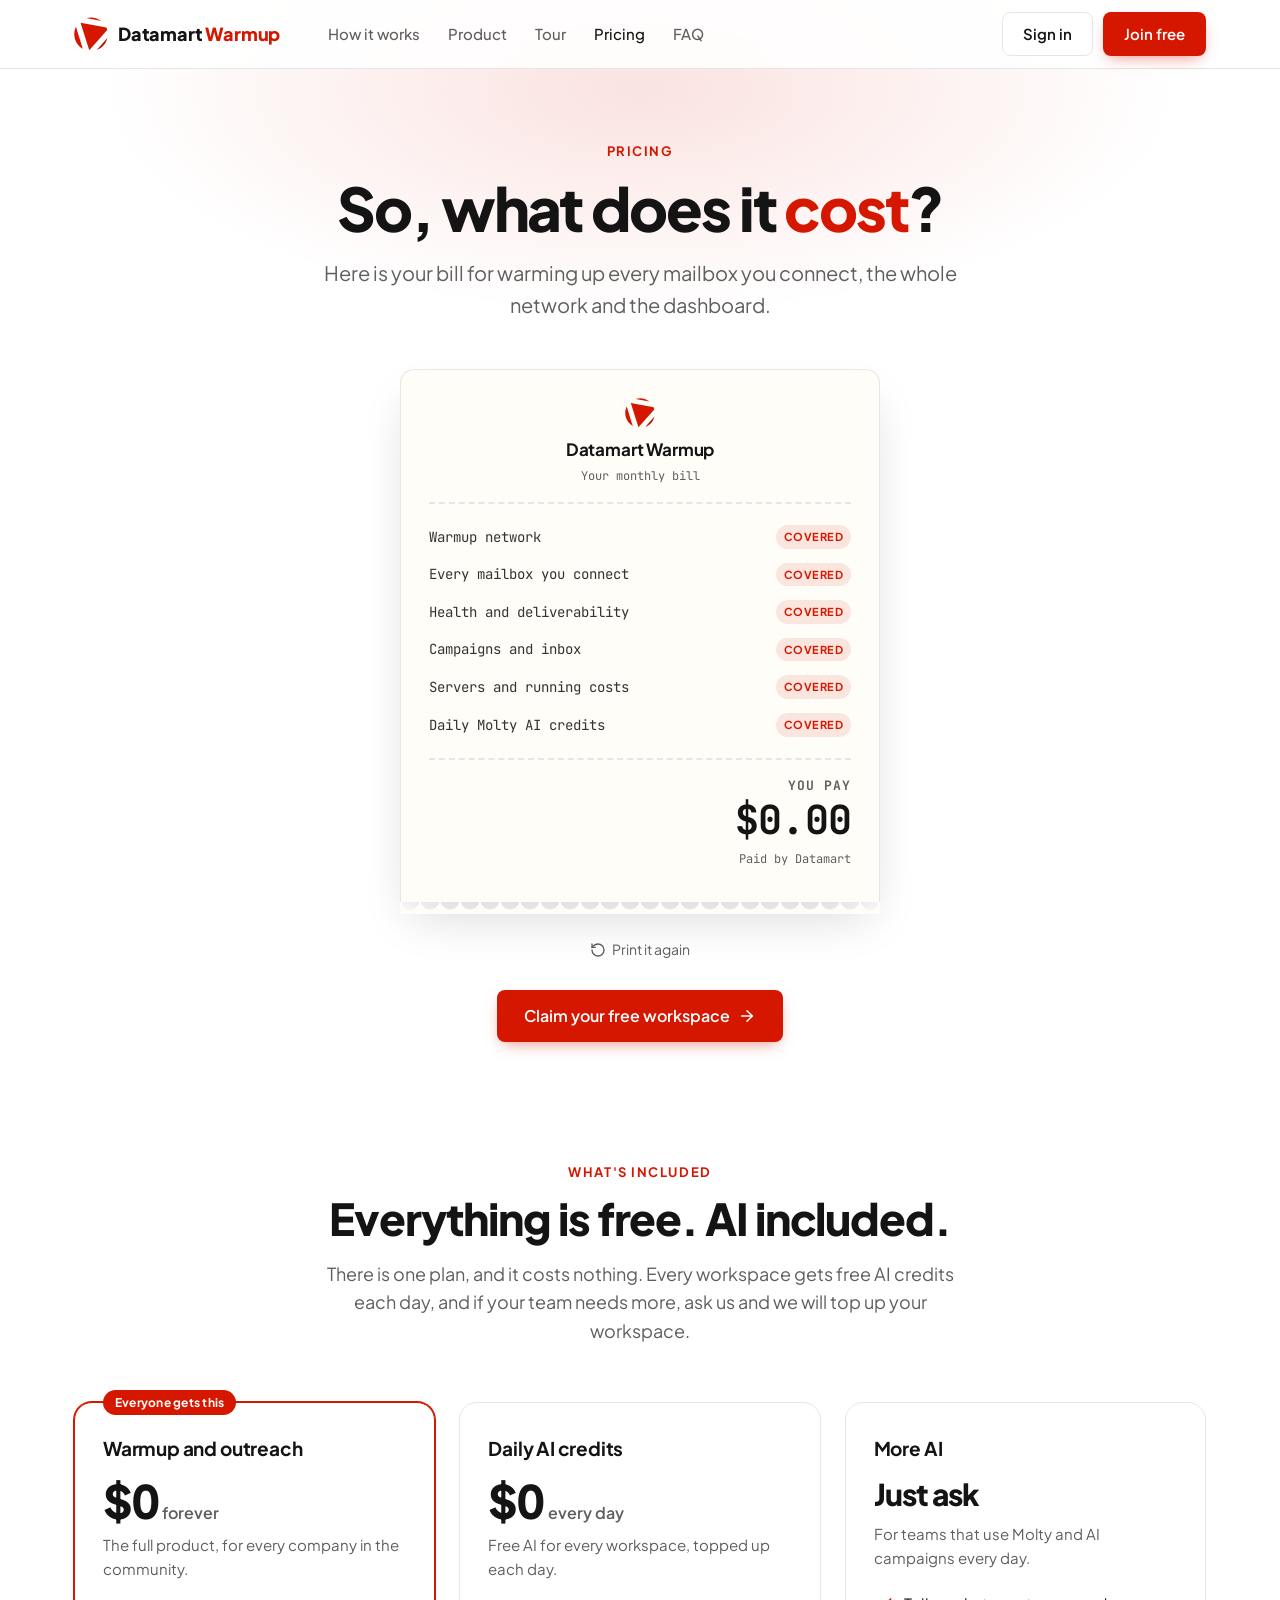
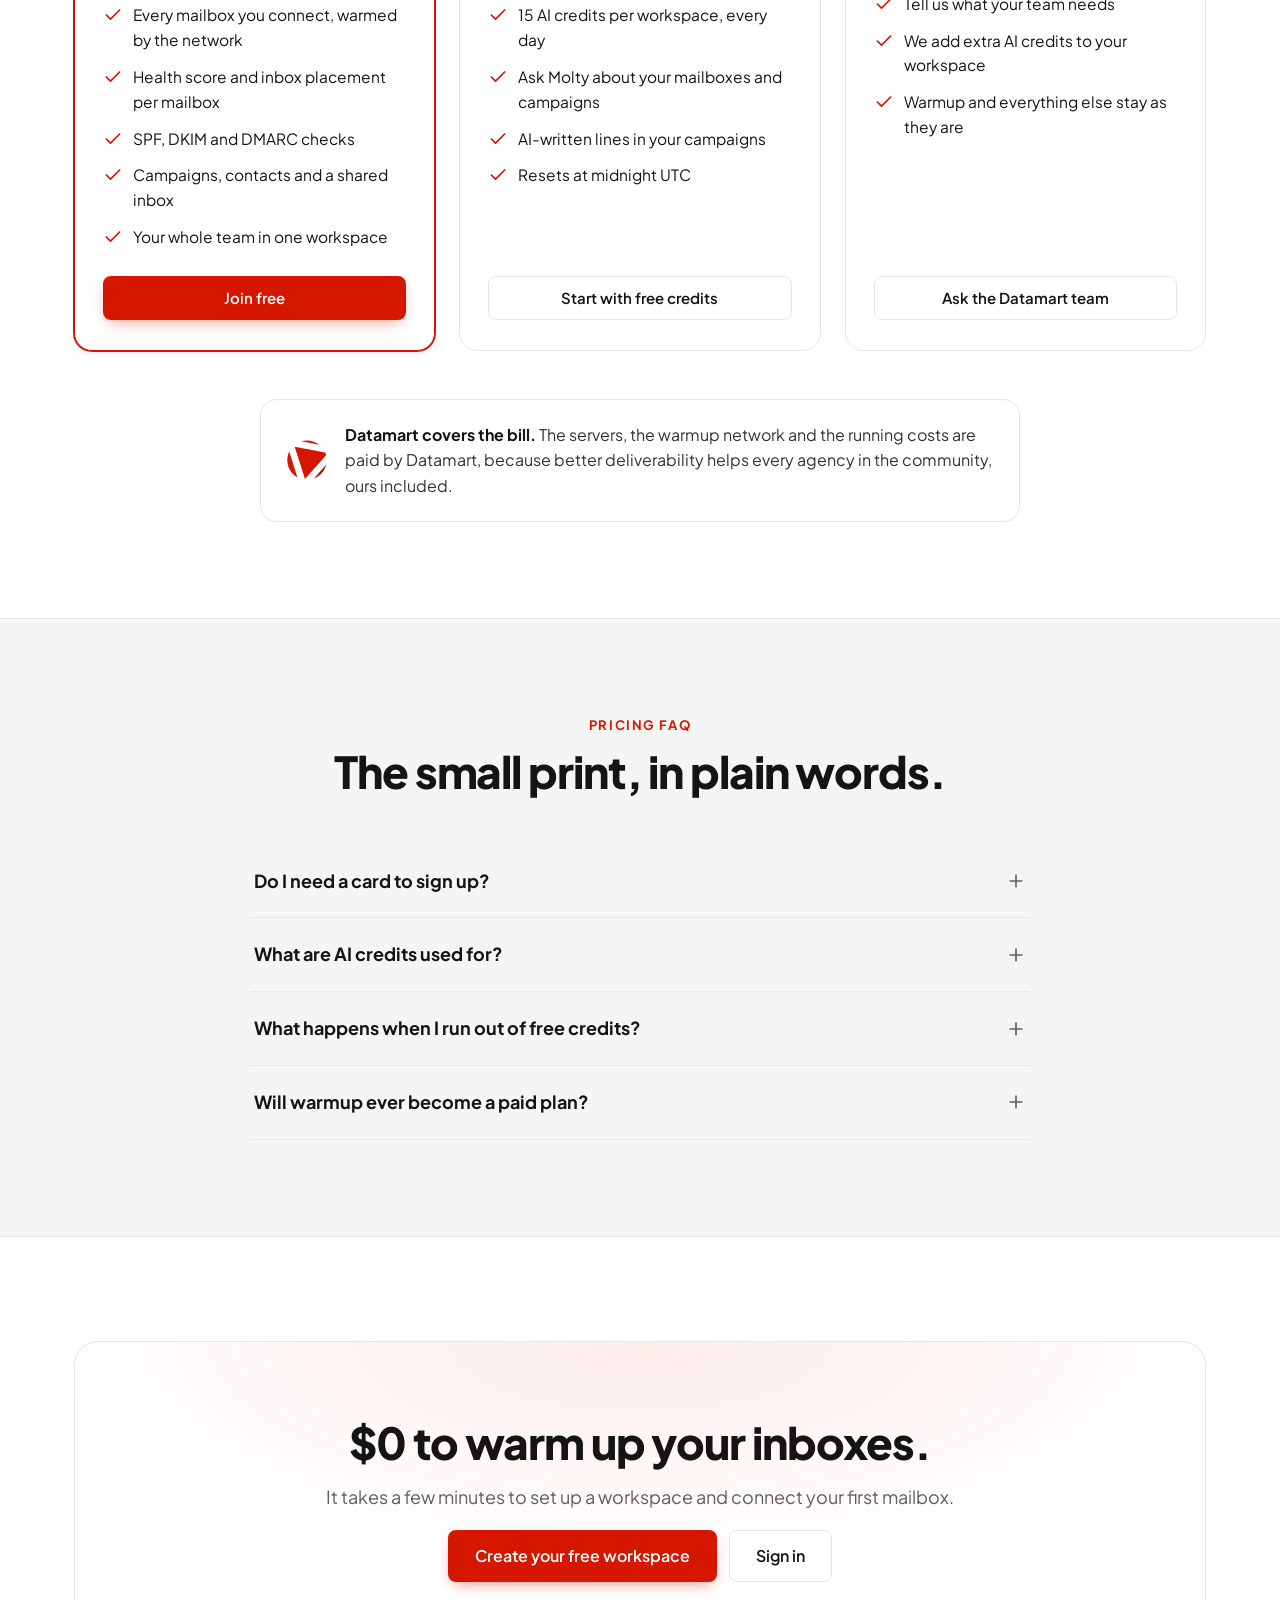
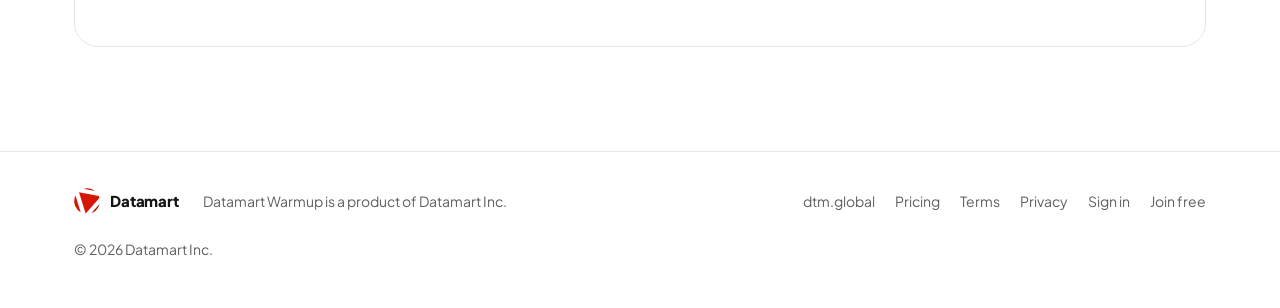
==== commit 203f5aec: "Landing: product showcase, full product tour video with chapters, and feature tiles Adds a tabbed to" ====
--- a/datamart/landing/pricing.html
+++ b/datamart/landing/pricing.html
@@ -245,7 +245,8 @@
     </a>
     <nav class="links" aria-label="Sections">
       <a href="/#how">How it works</a>
-      <a href="/#see">What you see</a>
+      <a href="/#product">Product</a>
+      <a href="/#tour">Tour</a>
       <a href="/pricing" aria-current="page">Pricing</a>
       <a href="/#faq">FAQ</a>
     </nav>
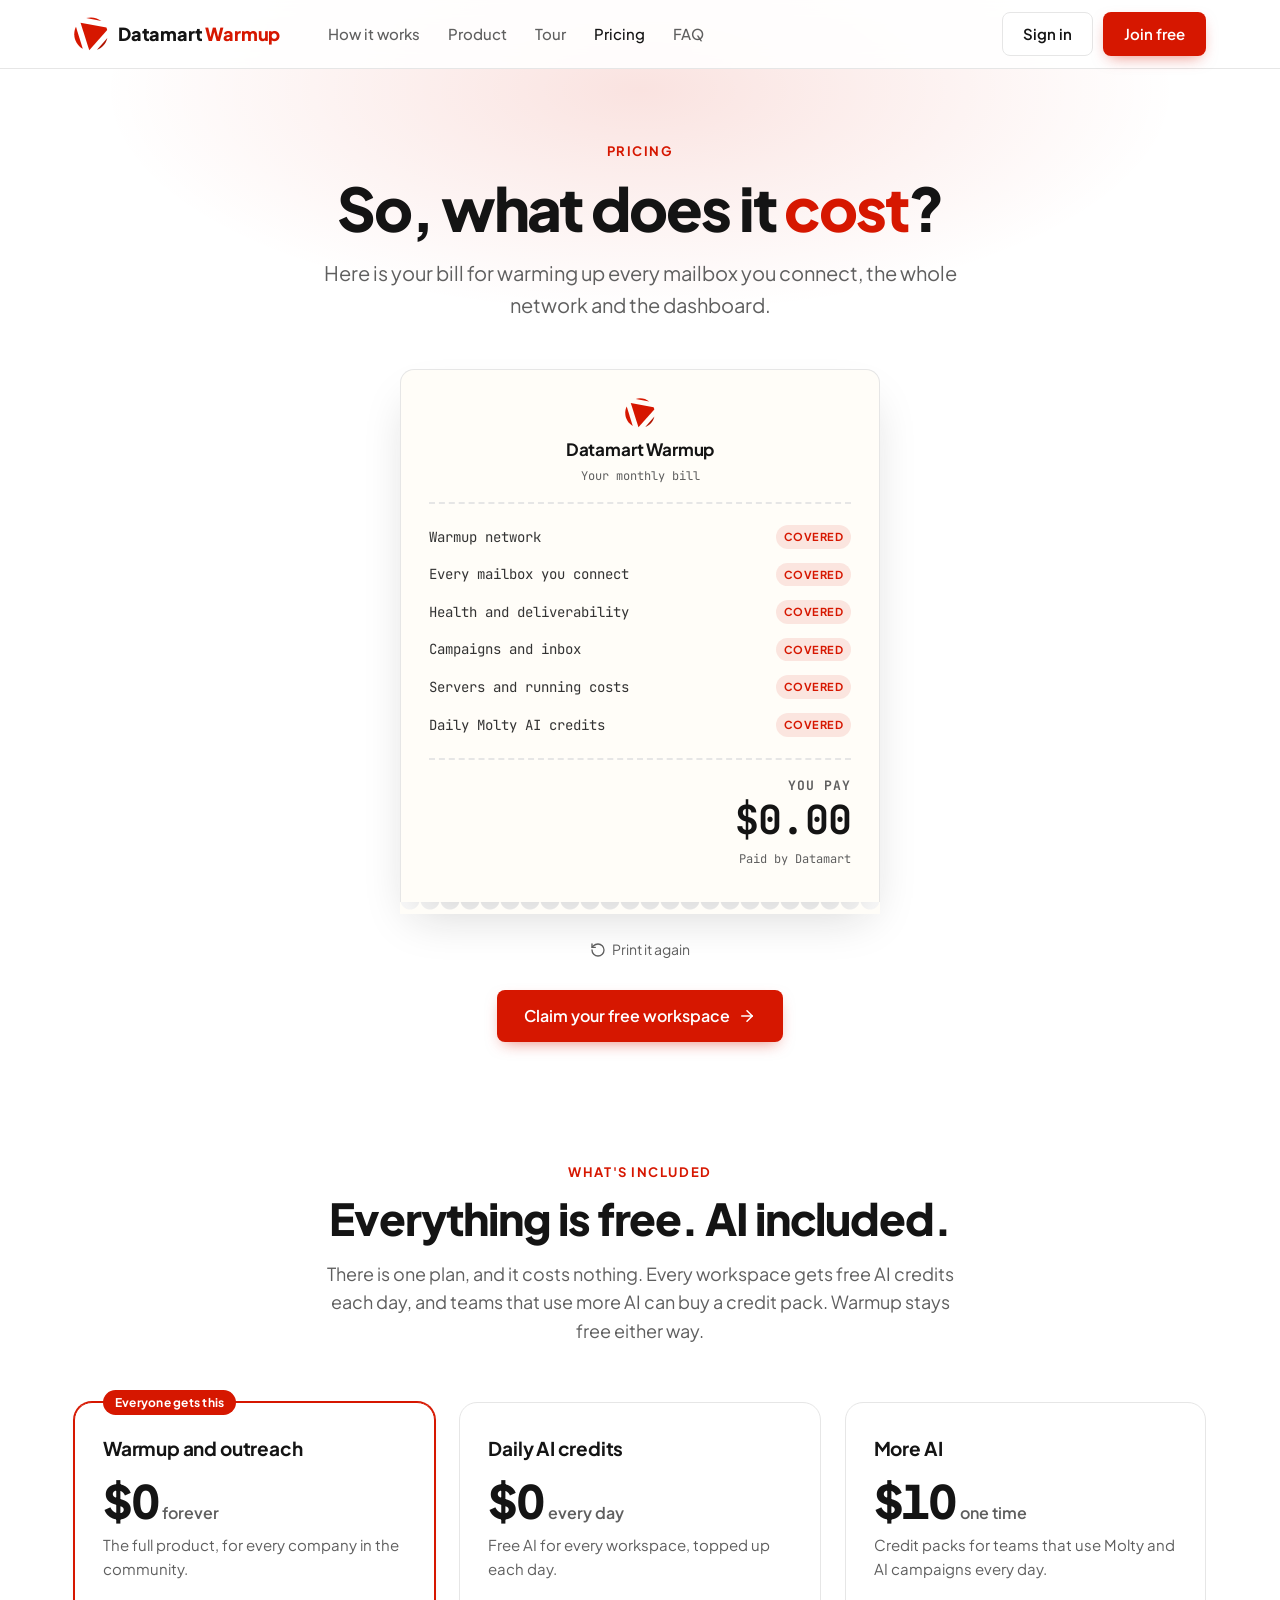
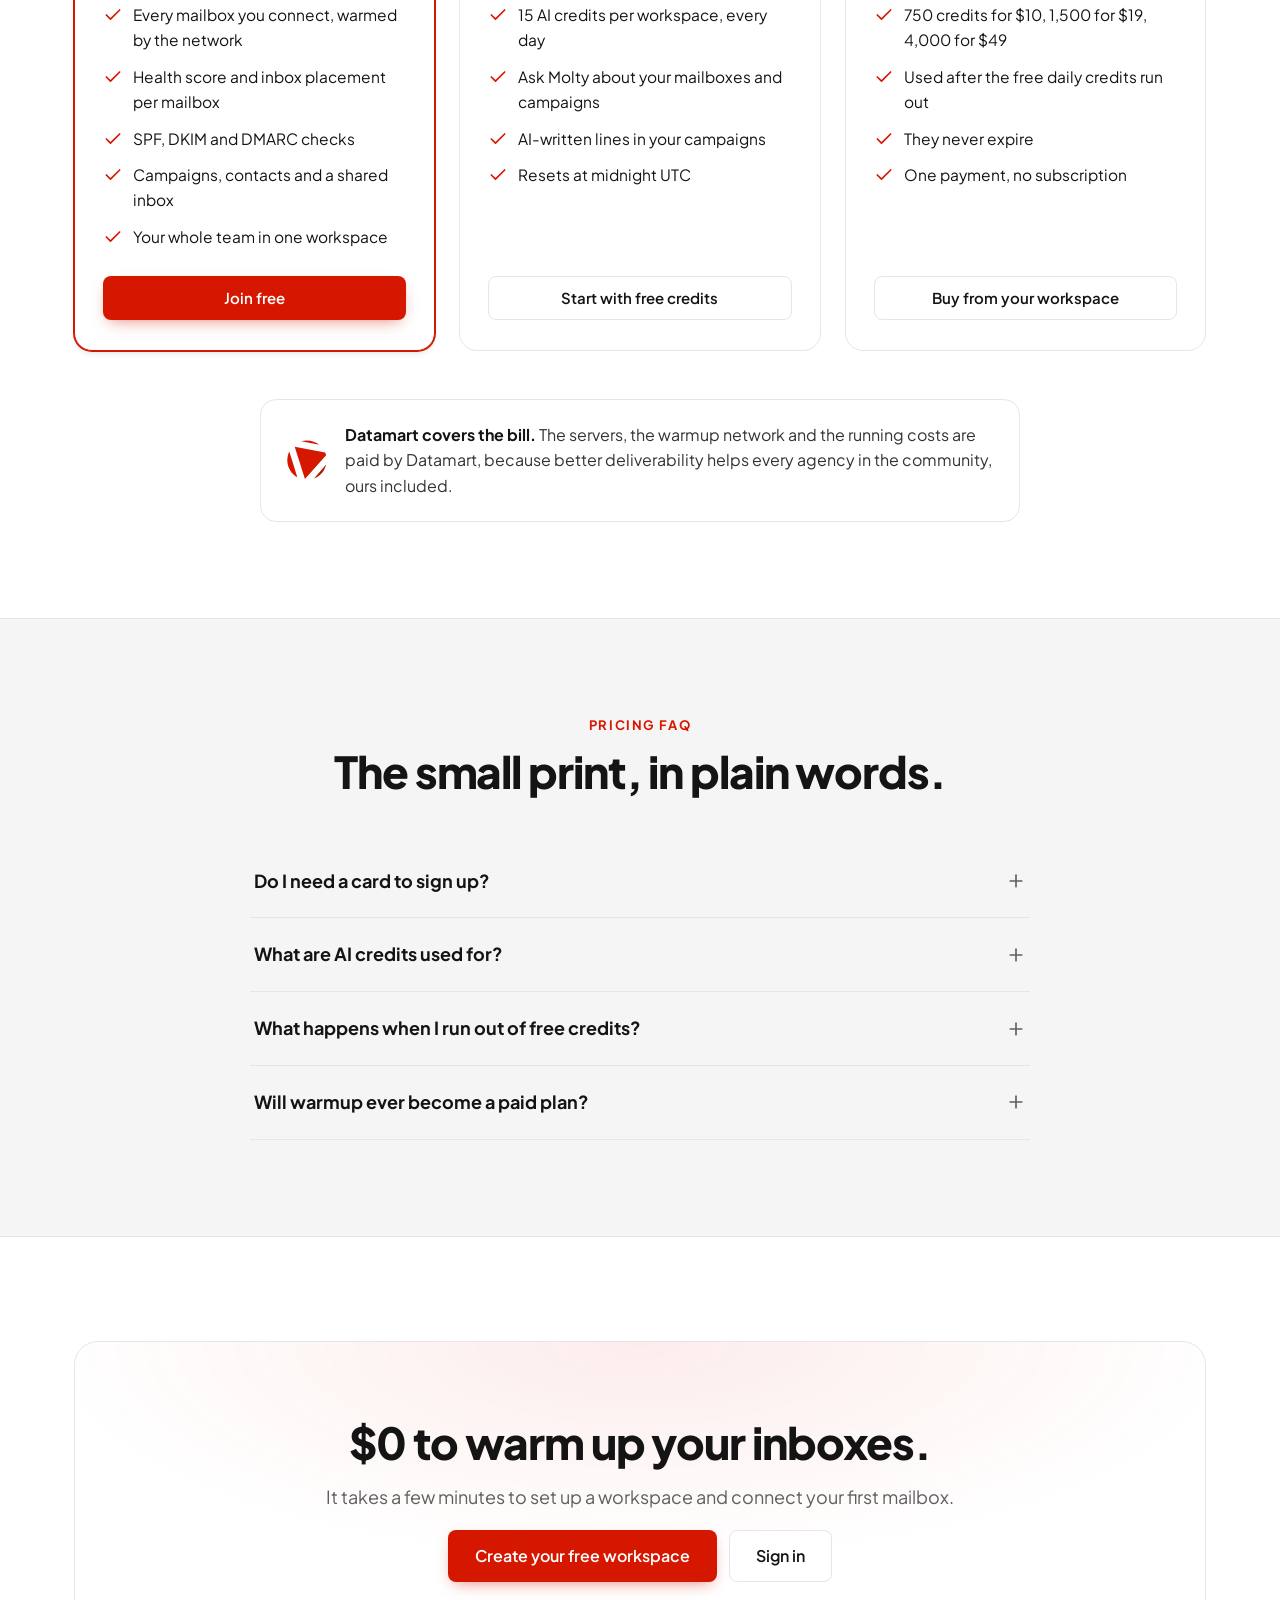
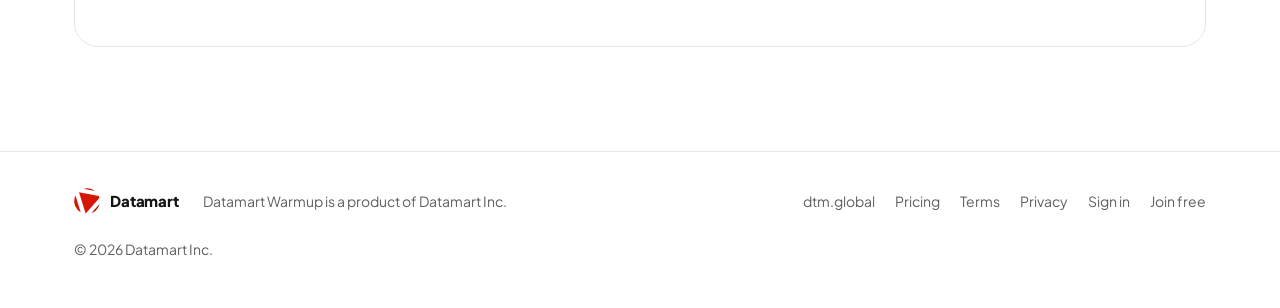
==== commit b780b744: "Landing: credit packs on the pricing page, FAQ, terms and privacy instead of extra credits on reques" ====
--- a/datamart/landing/pricing.html
+++ b/datamart/landing/pricing.html
@@ -4,7 +4,7 @@
 <meta charset="utf-8">
 <meta name="viewport" content="width=device-width, initial-scale=1">
 <title>Pricing: Datamart Warmup is free</title>
-<meta name="description" content="Datamart Warmup is free. Datamart covers the servers, the warmup network and the running costs. Every workspace gets free daily AI credits, and more on request.">
+<meta name="description" content="Datamart Warmup is free. Datamart covers the servers, the warmup network and the running costs. Every workspace gets free daily AI credits, and teams that need more can buy a one time credit pack.">
 <meta property="og:title" content="Datamart Warmup pricing: $0">
 <meta property="og:description" content="Free email warmup, covered by Datamart. Free AI credits included.">
 <meta property="og:image" content="https://warmup.dtm.global/landing/img/mailboxes.webp">
@@ -306,7 +306,7 @@
       <div class="center">
         <div class="eyebrow">What's included</div>
         <h2>Everything is free. AI included.</h2>
-        <p class="sub">There is one plan, and it costs nothing. Every workspace gets free AI credits each day, and if your team needs more, ask us and we will top up your workspace.</p>
+        <p class="sub">There is one plan, and it costs nothing. Every workspace gets free AI credits each day, and teams that use more AI can buy a credit pack. Warmup stays free either way.</p>
       </div>
 
       <div class="plans">
@@ -340,15 +340,16 @@
 
         <article class="plan reveal">
           <h3>More AI</h3>
-          <p class="price word">Just ask</p>
-          <p class="who">For teams that use Molty and AI campaigns every day.</p>
+          <p class="price">$10<small>one time</small></p>
+          <p class="who">Credit packs for teams that use Molty and AI campaigns every day.</p>
           <ul>
-            <li><svg aria-hidden="true"><use href="#check"/></svg>Tell us what your team needs</li>
-            <li><svg aria-hidden="true"><use href="#check"/></svg>We add extra AI credits to your workspace</li>
-            <li><svg aria-hidden="true"><use href="#check"/></svg>Warmup and everything else stay as they are</li>
+            <li><svg aria-hidden="true"><use href="#check"/></svg>750 credits for $10, 1,500 for $19, 4,000 for $49</li>
+            <li><svg aria-hidden="true"><use href="#check"/></svg>Used after the free daily credits run out</li>
+            <li><svg aria-hidden="true"><use href="#check"/></svg>They never expire</li>
+            <li><svg aria-hidden="true"><use href="#check"/></svg>One payment, no subscription</li>
           </ul>
           <div class="foot">
-            <a class="btn btn-ghost" href="https://dtm.global" target="_blank" rel="noopener">Ask the Datamart team</a>
+            <a class="btn btn-ghost" href="/app">Buy from your workspace</a>
           </div>
         </article>
       </div>
@@ -377,11 +378,11 @@
         </details>
         <details>
           <summary>What happens when I run out of free credits?<svg viewBox="0 0 24 24" fill="none" stroke="currentColor" stroke-width="2" stroke-linecap="round" aria-hidden="true"><path d="M12 5v14"/><path d="M5 12h14"/></svg></summary>
-          <p>Only the AI pauses until the credits reset at midnight UTC. Warmup and everything else keeps running. If your team regularly needs more, ask the Datamart team and we will add credits to your workspace.</p>
+          <p>Only the AI pauses until the free credits reset at midnight UTC. Warmup and everything else keeps running. If your team needs more, open the credits meter at the top of your workspace and buy a credit pack. Pack credits are used after the free ones and never expire.</p>
         </details>
         <details>
           <summary>Will warmup ever become a paid plan?<svg viewBox="0 0 24 24" fill="none" stroke="currentColor" stroke-width="2" stroke-linecap="round" aria-hidden="true"><path d="M12 5v14"/><path d="M5 12h14"/></svg></summary>
-          <p>Warmup gets better with every member who joins, so it is free for the community. Datamart pays for it, AI credits included.</p>
+          <p>Warmup gets better with every member who joins, so it is free for the community. Datamart pays for it, and the free daily AI credits are included. Credit packs are optional, for teams that want more AI.</p>
         </details>
       </div>
     </div>
